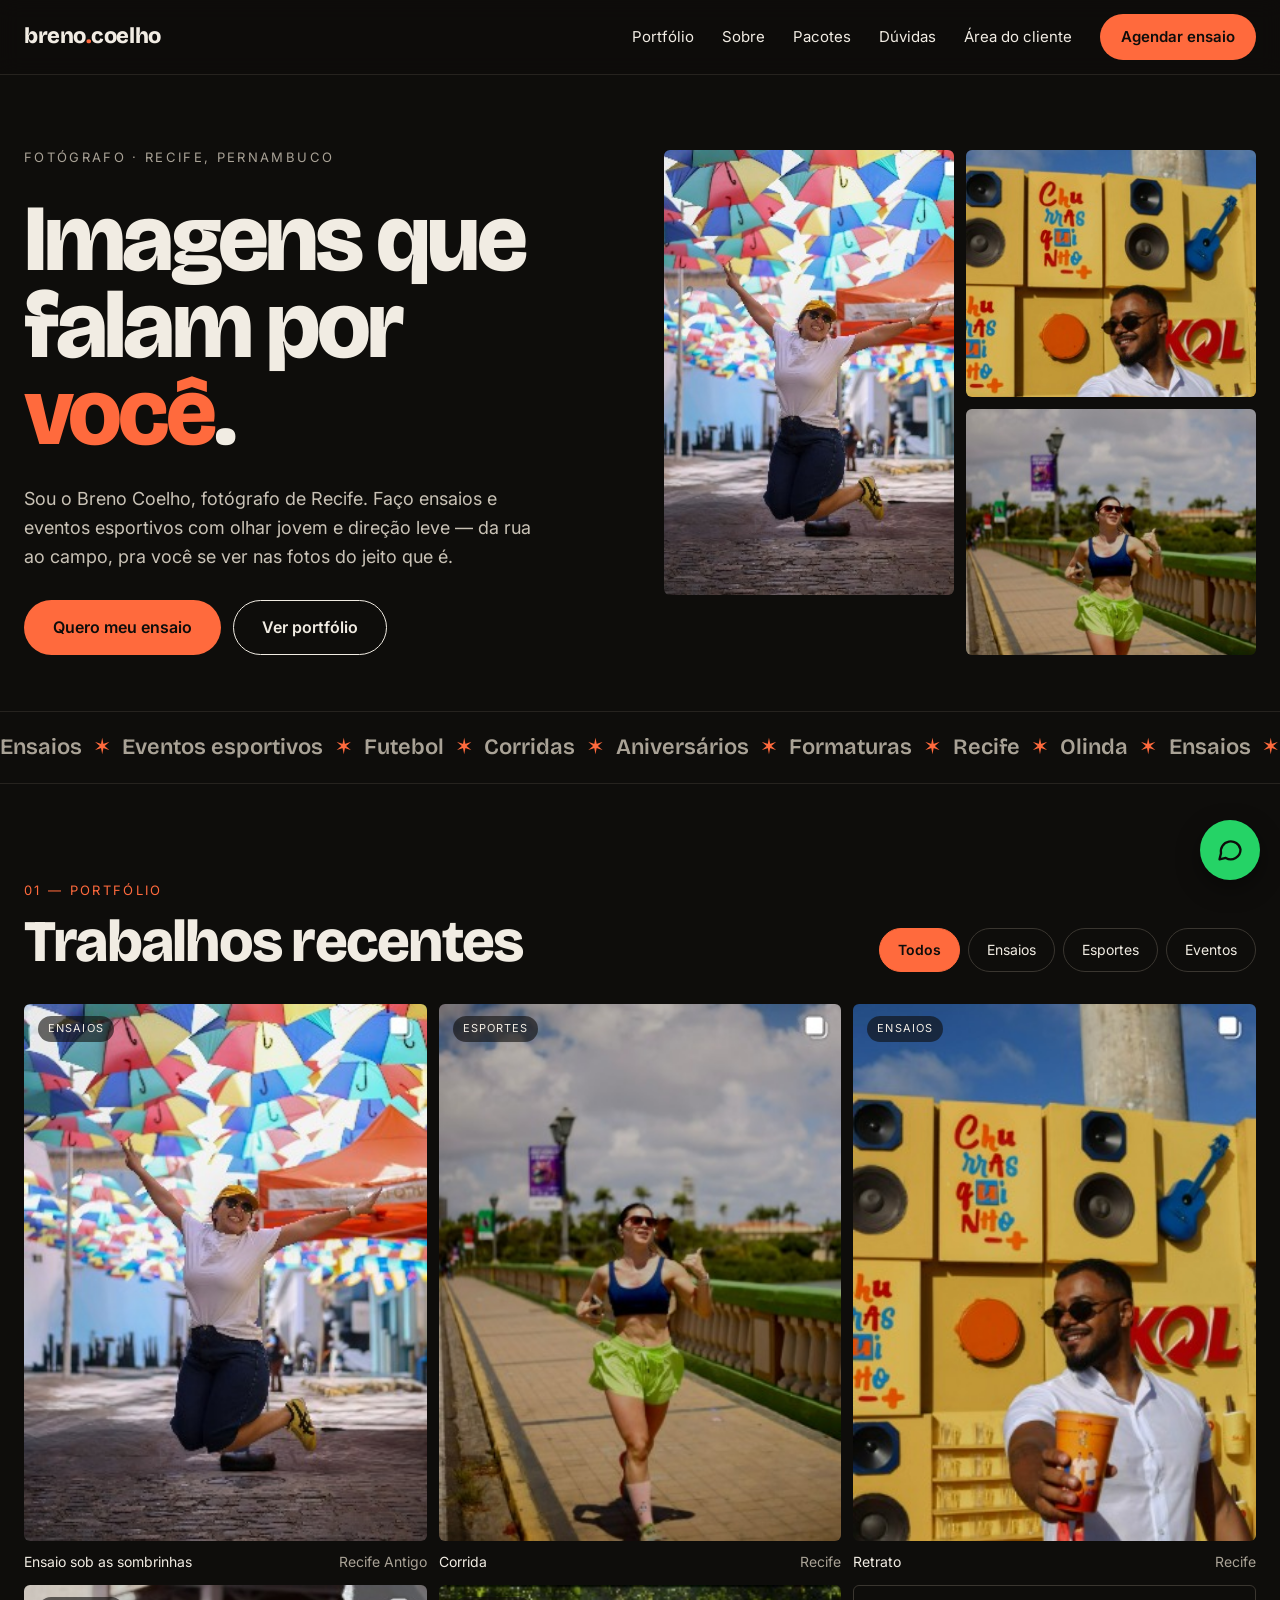
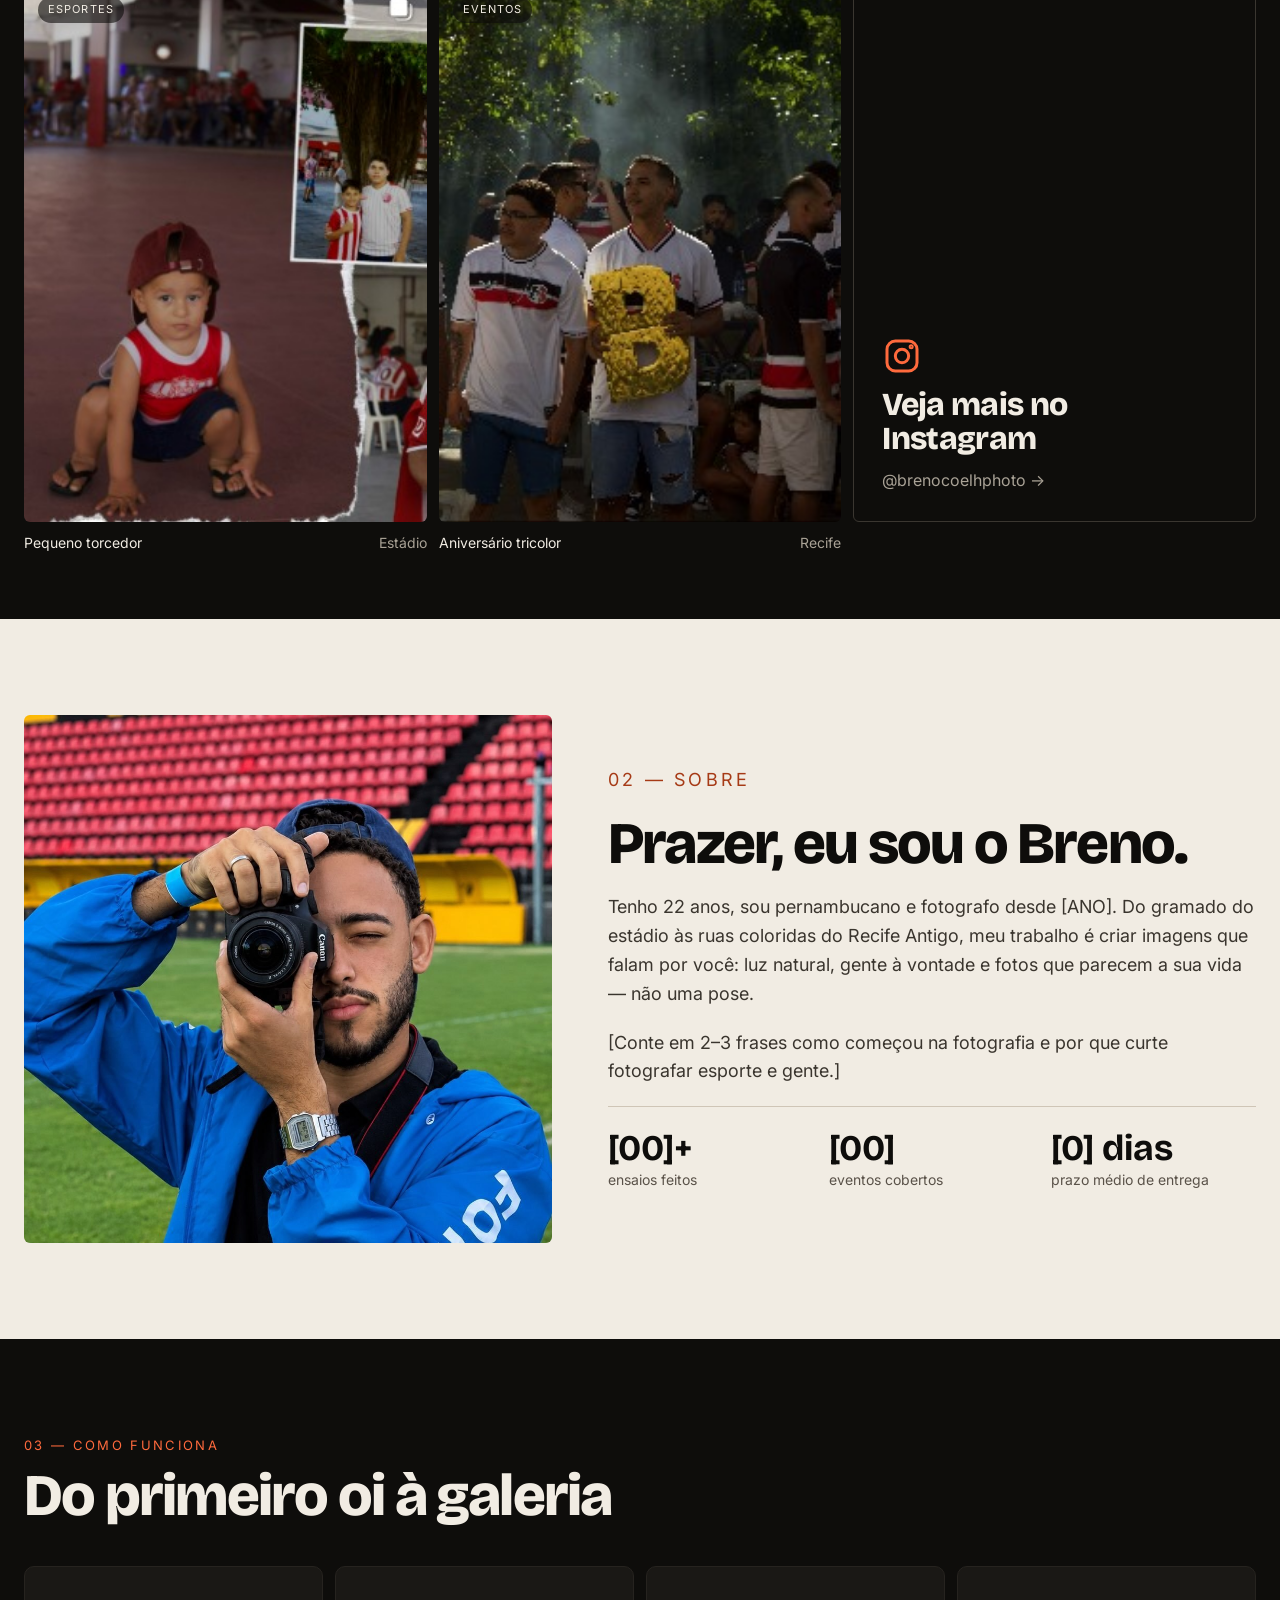
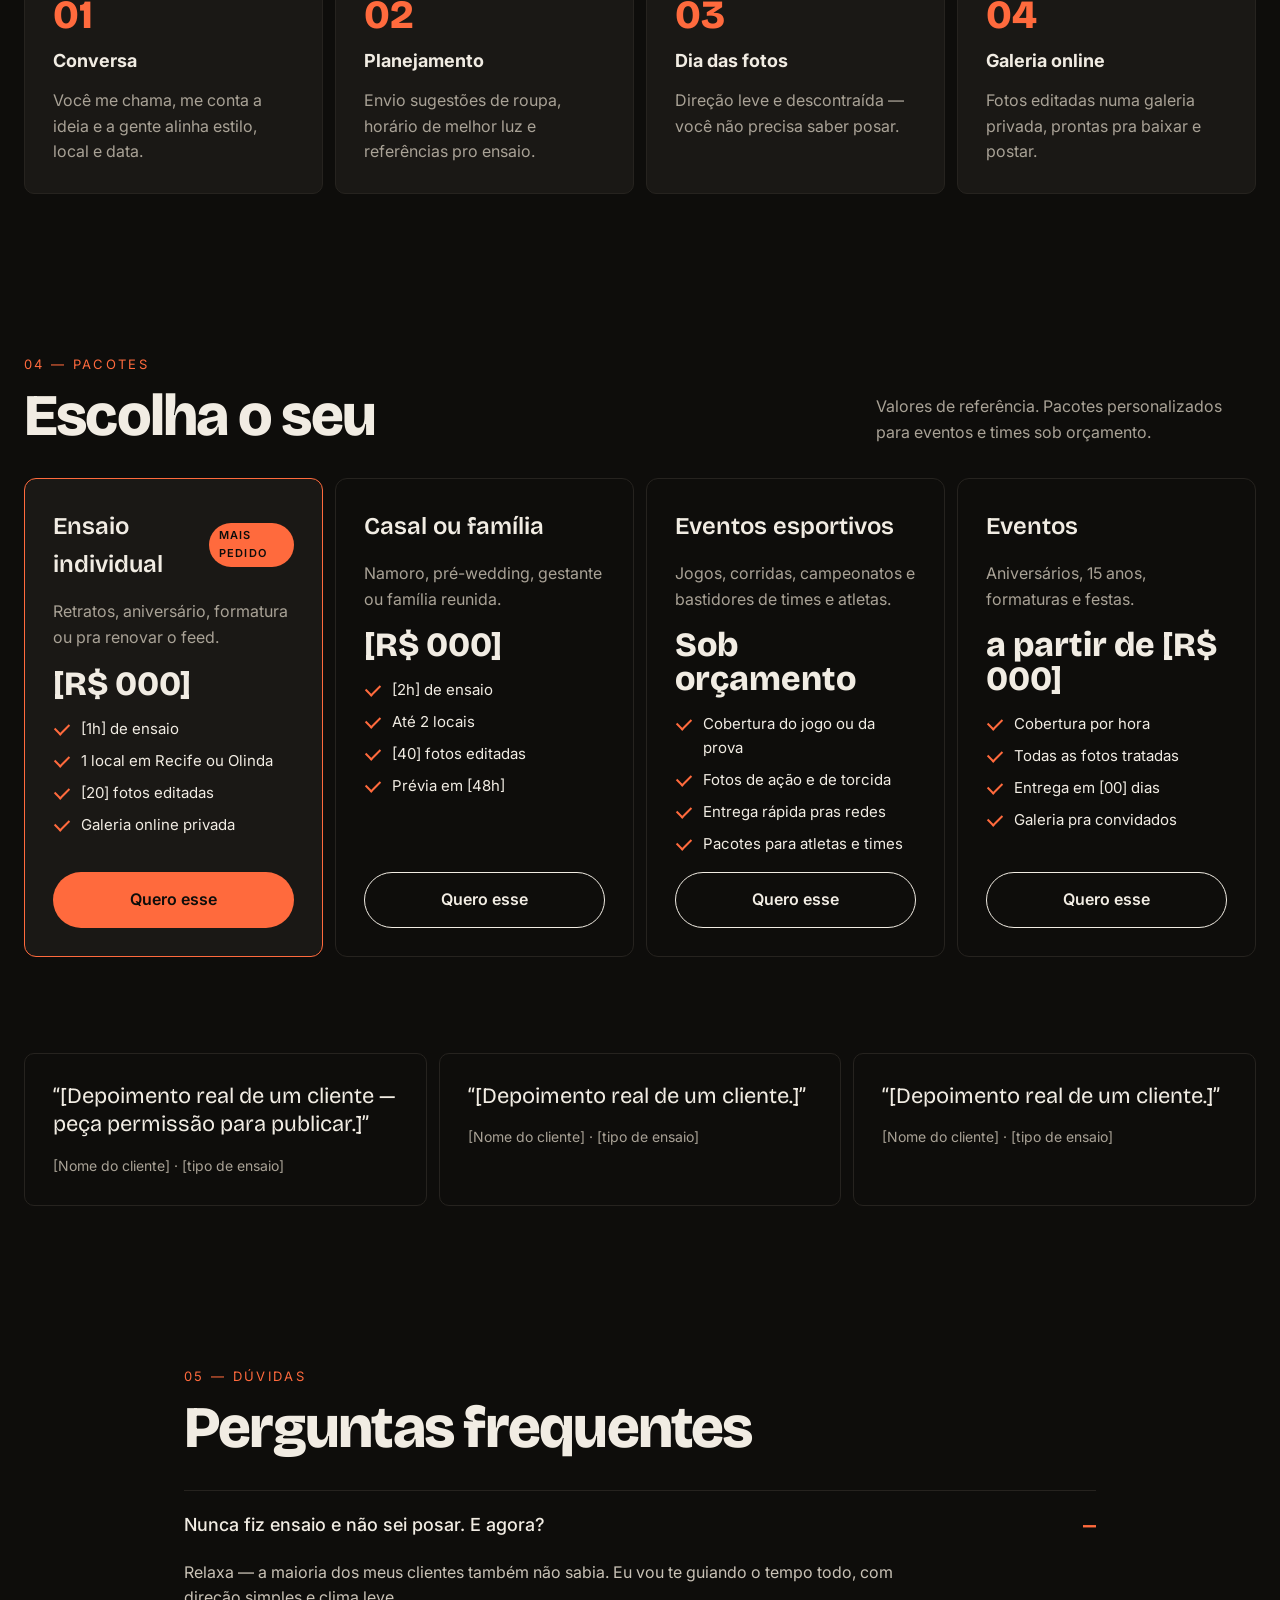
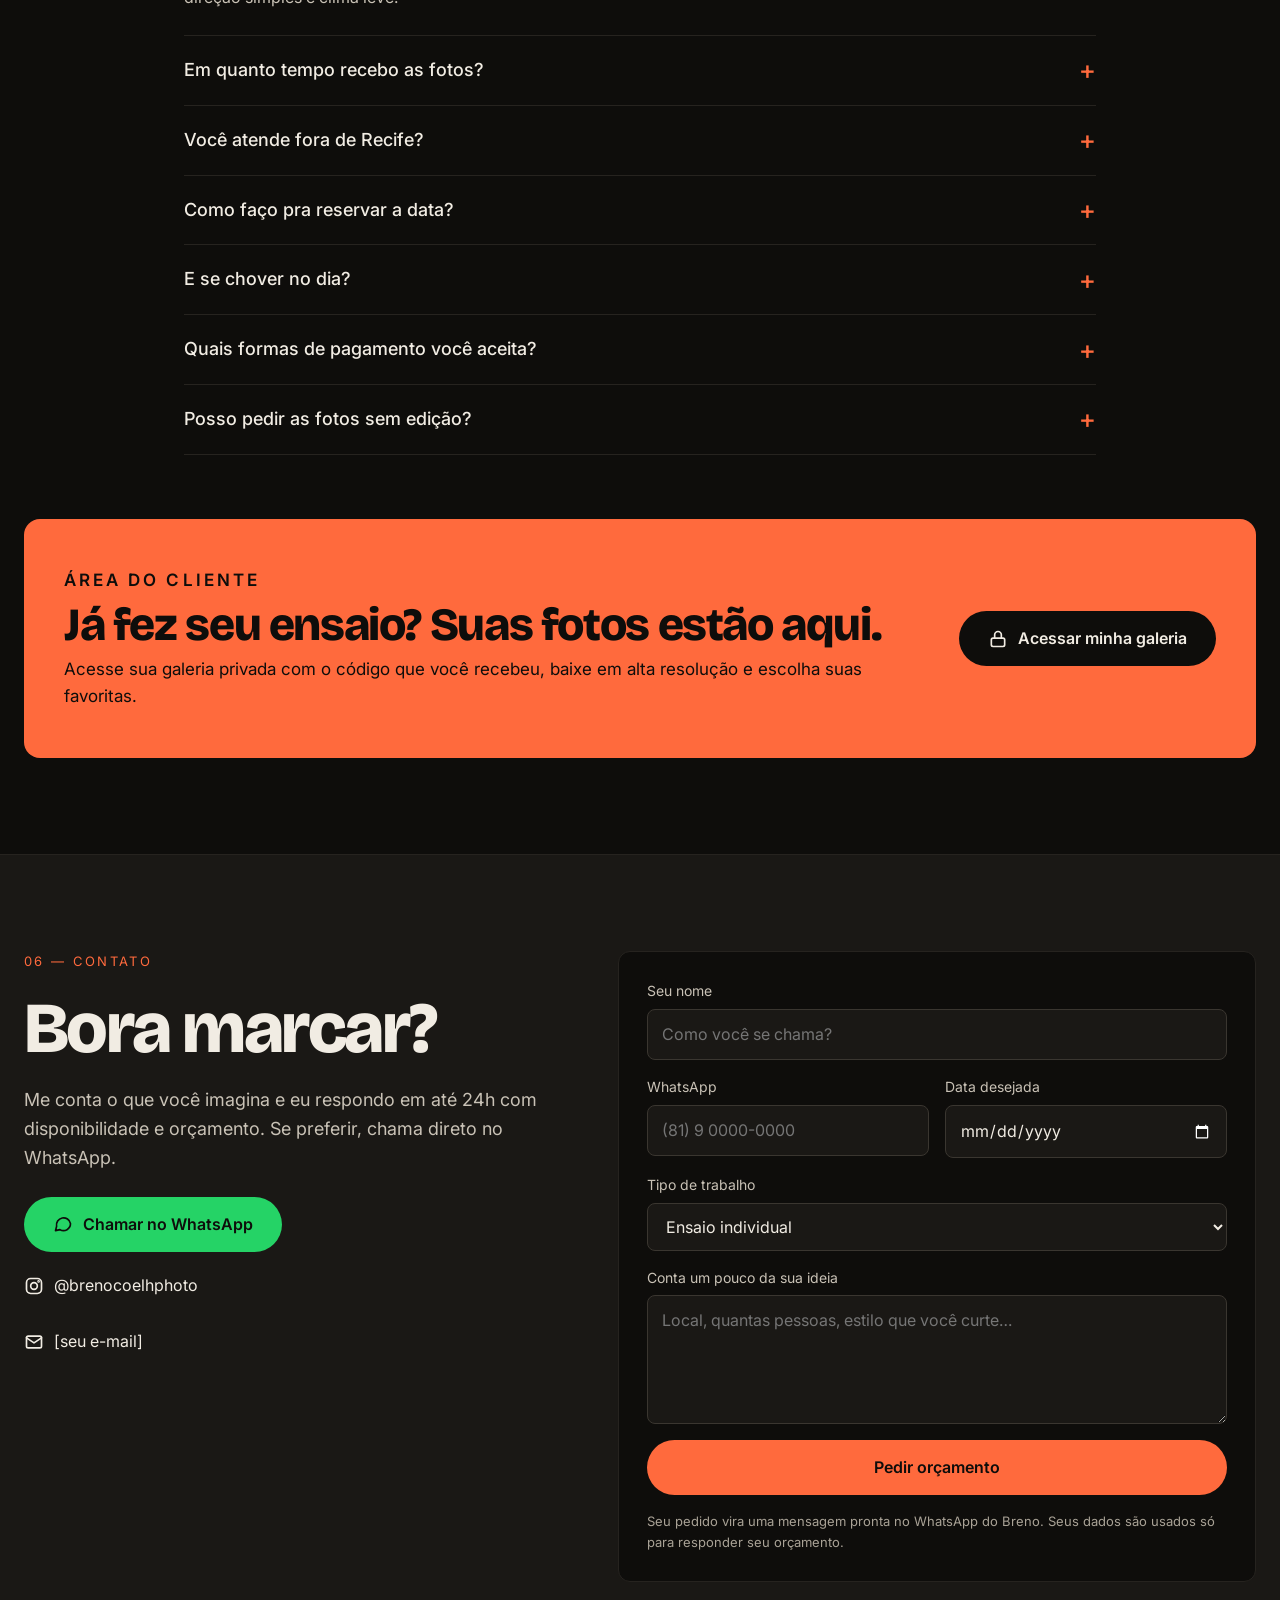
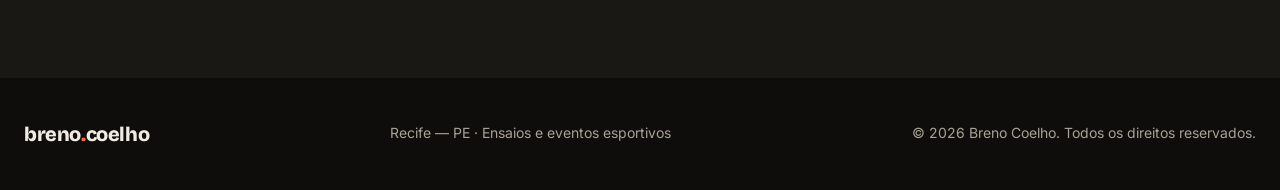
==== index.html @ 86a47411 "Site inicial do Breno Coelho" ====
<!doctype html>
<html lang="pt-BR">
<head>
<meta charset="utf-8">
<meta name="viewport" content="width=device-width, initial-scale=1">
<title>Breno Coelho — Fotógrafo em Recife</title>
<meta name="description" content="Breno Coelho, fotógrafo em Recife/PE. Ensaios e eventos esportivos com olhar jovem e direção leve. Agende pelo WhatsApp.">
<meta property="og:title" content="Breno Coelho — Fotógrafo em Recife">
<meta property="og:description" content="Imagens que falam por você. Ensaios e eventos esportivos em Recife/PE.">
<meta property="og:image" content="img/breno.jpg">
<meta name="theme-color" content="#0E0D0B">
<link rel="preconnect" href="https://fonts.googleapis.com">
<link rel="preconnect" href="https://fonts.gstatic.com" crossorigin>
<link href="https://fonts.googleapis.com/css2?family=Bricolage+Grotesque:opsz,wght@12..96,400;12..96,600;12..96,800&family=Inter:wght@400;500;600&display=swap" rel="stylesheet">
<link rel="stylesheet" href="style.css">
</head>
<body>

<header class="topbar">
  <nav class="nav wrap" aria-label="Principal">
    <a href="#inicio" class="logo">breno<span class="acc">.</span>coelho</a>
    <div class="nav-links">
      <a href="#portfolio" class="hide-sm">Portfólio</a>
      <a href="#sobre" class="hide-sm">Sobre</a>
      <a href="#pacotes" class="hide-sm">Pacotes</a>
      <a href="#duvidas" class="hide-sm">Dúvidas</a>
      <a href="#cliente" class="hide-sm">Área do cliente</a>
      <a href="#contato" class="btn btn-acc btn-sm">Agendar ensaio</a>
      <button type="button" class="menu-btn show-sm" id="menuBtn" aria-expanded="false" aria-controls="mobileMenu" aria-label="Abrir menu">
        <svg aria-hidden="true" width="20" height="20" viewBox="0 0 24 24" fill="none" stroke="currentColor" stroke-width="2" stroke-linecap="round"><path d="M4 7h16M4 12h16M4 17h16"/></svg>
      </button>
    </div>
  </nav>
  <div class="mobile-menu" id="mobileMenu" hidden>
    <a href="#portfolio">Portfólio</a>
    <a href="#sobre">Sobre</a>
    <a href="#pacotes">Pacotes</a>
    <a href="#duvidas">Dúvidas</a>
    <a href="#cliente">Área do cliente</a>
  </div>
</header>

<main>
<!-- HERO -->
<section id="inicio" class="hero wrap">
  <div class="hero-text">
    <p class="eyebrow muted">Fotógrafo · Recife, Pernambuco</p>
    <h1 class="display">Imagens que falam por <span class="acc">você</span>.</h1>
    <p class="lead">Sou o Breno Coelho, fotógrafo de Recife. Faço ensaios e eventos esportivos com olhar jovem e direção leve — da rua ao campo, pra você se ver nas fotos do jeito que é.</p>
    <div class="row">
      <a href="#contato" class="btn btn-acc">Quero meu ensaio</a>
      <a href="#portfolio" class="btn btn-ghost">Ver portfólio</a>
    </div>
  </div>
  <div class="hero-grid">
    <div class="tile tall"><img src="img/sombrinhas.jpg" alt="Mulher pulando de braços abertos sob sombrinhas coloridas no Recife Antigo"></div>
    <div class="tile"><img src="img/retrato.jpg" alt="Homem sorrindo com copo diante de parede amarela com caixas de som" style="object-position:center 35%"></div>
    <div class="tile"><img src="img/corrida.jpg" alt="Mulher correndo em calçadão à beira do rio" style="object-position:center 40%"></div>
  </div>
</section>

<div class="strip" aria-hidden="true">
  <div class="strip-track">
    <span>Ensaios <i>✶</i> Eventos esportivos <i>✶</i> Futebol <i>✶</i> Corridas <i>✶</i> Aniversários <i>✶</i> Formaturas <i>✶</i> Recife <i>✶</i> Olinda <i>✶</i>&nbsp;</span>
    <span>Ensaios <i>✶</i> Eventos esportivos <i>✶</i> Futebol <i>✶</i> Corridas <i>✶</i> Aniversários <i>✶</i> Formaturas <i>✶</i> Recife <i>✶</i> Olinda <i>✶</i>&nbsp;</span>
  </div>
</div>

<!-- PORTFÓLIO -->
<section id="portfolio" class="section wrap">
  <div class="section-head">
    <div>
      <p class="eyebrow acc">01 — Portfólio</p>
      <h2 class="h2">Trabalhos recentes</h2>
    </div>
    <div class="filters" role="group" aria-label="Filtrar portfólio">
      <button type="button" class="chip is-on" data-filter="todos" aria-pressed="true">Todos</button>
      <button type="button" class="chip" data-filter="ensaios" aria-pressed="false">Ensaios</button>
      <button type="button" class="chip" data-filter="esportes" aria-pressed="false">Esportes</button>
      <button type="button" class="chip" data-filter="eventos" aria-pressed="false">Eventos</button>
    </div>
  </div>
  <div class="gallery" id="gallery">
    <figure class="shot" data-cat="ensaios" data-title="Ensaio sob as sombrinhas" data-place="Recife Antigo">
      <button type="button" class="thumb" aria-label="Ampliar foto: Ensaio sob as sombrinhas"><img src="img/sombrinhas.jpg" alt="Mulher pulando de braços abertos sob sombrinhas coloridas" loading="lazy"></button>
      <span class="badge">Ensaios</span>
      <figcaption><span>Ensaio sob as sombrinhas</span><span class="muted">Recife Antigo</span></figcaption>
    </figure>
    <figure class="shot" data-cat="esportes" data-title="Corrida" data-place="Recife">
      <button type="button" class="thumb" aria-label="Ampliar foto: Corrida"><img src="img/corrida.jpg" alt="Mulher correndo em calçadão à beira do rio" loading="lazy"></button>
      <span class="badge">Esportes</span>
      <figcaption><span>Corrida</span><span class="muted">Recife</span></figcaption>
    </figure>
    <figure class="shot" data-cat="ensaios" data-title="Retrato" data-place="Recife">
      <button type="button" class="thumb" aria-label="Ampliar foto: Retrato"><img src="img/retrato.jpg" alt="Homem sorrindo com copo diante de parede amarela com caixas de som" loading="lazy"></button>
      <span class="badge">Ensaios</span>
      <figcaption><span>Retrato</span><span class="muted">Recife</span></figcaption>
    </figure>
    <figure class="shot" data-cat="esportes" data-title="Pequeno torcedor" data-place="Estádio">
      <button type="button" class="thumb" aria-label="Ampliar foto: Pequeno torcedor"><img src="img/torcedor.jpg" alt="Criança de boné vermelho agachada na quadra" loading="lazy"></button>
      <span class="badge">Esportes</span>
      <figcaption><span>Pequeno torcedor</span><span class="muted">Estádio</span></figcaption>
    </figure>
    <figure class="shot" data-cat="eventos" data-title="Aniversário tricolor" data-place="Recife">
      <button type="button" class="thumb" aria-label="Ampliar foto: Aniversário tricolor"><img src="img/aniversario.jpg" alt="Grupo com camisas de time segurando balão de número 8" loading="lazy"></button>
      <span class="badge">Eventos</span>
      <figcaption><span>Aniversário tricolor</span><span class="muted">Recife</span></figcaption>
    </figure>
    <a href="https://www.instagram.com/brenocoelhphoto/" target="_blank" rel="noopener" class="ig-card">
      <svg aria-hidden="true" width="40" height="40" viewBox="0 0 24 24" fill="none" stroke="currentColor" stroke-width="1.8" stroke-linecap="round" stroke-linejoin="round" class="acc"><rect x="3" y="3" width="18" height="18" rx="5"/><circle cx="12" cy="12" r="4"/><circle cx="17.5" cy="6.5" r="0.6"/></svg>
      <strong>Veja mais no Instagram</strong>
      <span class="muted">@brenocoelhphoto →</span>
    </a>
  </div>
</section>

<!-- SOBRE -->
<section id="sobre" class="about">
  <div class="wrap about-inner">
    <div class="about-photo"><img src="img/breno.jpg" alt="Breno Coelho fotografando com sua câmera no gramado de um estádio" loading="lazy"></div>
    <div class="about-text">
      <p class="eyebrow" style="color:#A63A16">02 — Sobre</p>
      <h2 class="h2">Prazer, eu sou o Breno.</h2>
      <p>Tenho 22 anos, sou pernambucano e fotografo desde [ANO]. Do gramado do estádio às ruas coloridas do Recife Antigo, meu trabalho é criar imagens que falam por você: luz natural, gente à vontade e fotos que parecem a sua vida — não uma pose.</p>
      <p>[Conte em 2–3 frases como começou na fotografia e por que curte fotografar esporte e gente.]</p>
      <div class="stats">
        <div><strong>[00]+</strong><span>ensaios feitos</span></div>
        <div><strong>[00]</strong><span>eventos cobertos</span></div>
        <div><strong>[0] dias</strong><span>prazo médio de entrega</span></div>
      </div>
    </div>
  </div>
</section>

<!-- COMO FUNCIONA -->
<section class="section wrap">
  <p class="eyebrow acc">03 — Como funciona</p>
  <h2 class="h2">Do primeiro oi à galeria</h2>
  <ol class="steps">
    <li><span class="step-n">01</span><strong>Conversa</strong><span class="muted">Você me chama, me conta a ideia e a gente alinha estilo, local e data.</span></li>
    <li><span class="step-n">02</span><strong>Planejamento</strong><span class="muted">Envio sugestões de roupa, horário de melhor luz e referências pro ensaio.</span></li>
    <li><span class="step-n">03</span><strong>Dia das fotos</strong><span class="muted">Direção leve e descontraída — você não precisa saber posar.</span></li>
    <li><span class="step-n">04</span><strong>Galeria online</strong><span class="muted">Fotos editadas numa galeria privada, prontas pra baixar e postar.</span></li>
  </ol>
</section>

<!-- PACOTES -->
<section id="pacotes" class="section wrap">
  <div class="section-head">
    <div>
      <p class="eyebrow acc">04 — Pacotes</p>
      <h2 class="h2">Escolha o seu</h2>
    </div>
    <p class="muted" style="max-width:380px;margin:0">Valores de referência. Pacotes personalizados para eventos e times sob orçamento.</p>
  </div>
  <div class="packages">
    <article class="pkg featured">
      <div class="pkg-top"><h3>Ensaio individual</h3><span class="tag">Mais pedido</span></div>
      <p class="muted">Retratos, aniversário, formatura ou pra renovar o feed.</p>
      <p class="price">[R$ 000]</p>
      <ul><li>[1h] de ensaio</li><li>1 local em Recife ou Olinda</li><li>[20] fotos editadas</li><li>Galeria online privada</li></ul>
      <a href="#contato" class="btn btn-acc" data-service="Ensaio individual">Quero esse</a>
    </article>
    <article class="pkg">
      <div class="pkg-top"><h3>Casal ou família</h3></div>
      <p class="muted">Namoro, pré-wedding, gestante ou família reunida.</p>
      <p class="price">[R$ 000]</p>
      <ul><li>[2h] de ensaio</li><li>Até 2 locais</li><li>[40] fotos editadas</li><li>Prévia em [48h]</li></ul>
      <a href="#contato" class="btn btn-ghost" data-service="Casal ou família">Quero esse</a>
    </article>
    <article class="pkg">
      <div class="pkg-top"><h3>Eventos esportivos</h3></div>
      <p class="muted">Jogos, corridas, campeonatos e bastidores de times e atletas.</p>
      <p class="price">Sob orçamento</p>
      <ul><li>Cobertura do jogo ou da prova</li><li>Fotos de ação e de torcida</li><li>Entrega rápida pras redes</li><li>Pacotes para atletas e times</li></ul>
      <a href="#contato" class="btn btn-ghost" data-service="Eventos esportivos">Quero esse</a>
    </article>
    <article class="pkg">
      <div class="pkg-top"><h3>Eventos</h3></div>
      <p class="muted">Aniversários, 15 anos, formaturas e festas.</p>
      <p class="price">a partir de [R$ 000]</p>
      <ul><li>Cobertura por hora</li><li>Todas as fotos tratadas</li><li>Entrega em [00] dias</li><li>Galeria pra convidados</li></ul>
      <a href="#contato" class="btn btn-ghost" data-service="Eventos">Quero esse</a>
    </article>
  </div>
</section>

<!-- DEPOIMENTOS -->
<section class="wrap quotes">
  <blockquote><p>“[Depoimento real de um cliente — peça permissão para publicar.]”</p><footer>[Nome do cliente] · [tipo de ensaio]</footer></blockquote>
  <blockquote><p>“[Depoimento real de um cliente.]”</p><footer>[Nome do cliente] · [tipo de ensaio]</footer></blockquote>
  <blockquote><p>“[Depoimento real de um cliente.]”</p><footer>[Nome do cliente] · [tipo de ensaio]</footer></blockquote>
</section>

<!-- FAQ -->
<section id="duvidas" class="section wrap narrow">
  <p class="eyebrow acc">05 — Dúvidas</p>
  <h2 class="h2">Perguntas frequentes</h2>
  <div class="faq">
    <details open><summary>Nunca fiz ensaio e não sei posar. E agora?</summary><p>Relaxa — a maioria dos meus clientes também não sabia. Eu vou te guiando o tempo todo, com direção simples e clima leve.</p></details>
    <details><summary>Em quanto tempo recebo as fotos?</summary><p>Ensaios em até [00] dias e eventos em até [00] dias, numa galeria online privada. Uma prévia chega antes.</p></details>
    <details><summary>Você atende fora de Recife?</summary><p>Sim! Olinda, Região Metropolitana e litoral (Porto de Galinhas, Carneiros…). Para outras cidades, a taxa de deslocamento é combinada no orçamento.</p></details>
    <details><summary>Como faço pra reservar a data?</summary><p>A data é garantida com um sinal de [00]% via Pix, e o restante é pago no dia do ensaio ou evento.</p></details>
    <details><summary>E se chover no dia?</summary><p>A gente remarca sem custo para outra data disponível, ou adapta para um local coberto se você preferir.</p></details>
    <details><summary>Quais formas de pagamento você aceita?</summary><p>Pix, transferência e cartão [em até 0x]. Tudo fica registrado num contrato simples enviado antes do ensaio.</p></details>
    <details><summary>Posso pedir as fotos sem edição?</summary><p>Entrego apenas as fotos selecionadas e tratadas — é o que garante a qualidade do trabalho. Fotos extras podem ser adicionadas ao pacote.</p></details>
  </div>
</section>

<!-- ÁREA DO CLIENTE -->
<section id="cliente" class="wrap" style="padding-bottom:96px">
  <div class="client">
    <div>
      <p class="eyebrow" style="font-weight:600">Área do cliente</p>
      <h2 class="h3">Já fez seu ensaio? Suas fotos estão aqui.</h2>
      <p>Acesse sua galeria privada com o código que você recebeu, baixe em alta resolução e escolha suas favoritas.</p>
    </div>
    <a href="#" class="btn btn-dark" id="galleryLink">
      <svg aria-hidden="true" width="20" height="20" viewBox="0 0 24 24" fill="none" stroke="currentColor" stroke-width="2" stroke-linecap="round" stroke-linejoin="round"><rect x="4" y="11" width="16" height="10" rx="2"/><path d="M8 11V7a4 4 0 0 1 8 0v4"/></svg>
      Acessar minha galeria
    </a>
  </div>
</section>

<!-- CONTATO -->
<section id="contato" class="contact">
  <div class="wrap contact-inner">
    <div class="contact-text">
      <p class="eyebrow acc">06 — Contato</p>
      <h2 class="display" style="font-size:clamp(40px,5.6vw,80px)">Bora marcar?</h2>
      <p class="lead">Me conta o que você imagina e eu respondo em até 24h com disponibilidade e orçamento. Se preferir, chama direto no WhatsApp.</p>
      <div class="contact-links">
        <a href="#" class="btn btn-wa js-wa">
          <svg aria-hidden="true" width="20" height="20" viewBox="0 0 24 24" fill="none" stroke="currentColor" stroke-width="2" stroke-linecap="round" stroke-linejoin="round"><path d="M21 11.5a8.4 8.4 0 0 1-12.6 7.3L3 20l1.3-5.2A8.4 8.4 0 1 1 21 11.5z"/></svg>
          Chamar no WhatsApp
        </a>
        <a href="https://www.instagram.com/brenocoelhphoto/" target="_blank" rel="noopener" class="icon-link">
          <svg aria-hidden="true" width="20" height="20" viewBox="0 0 24 24" fill="none" stroke="currentColor" stroke-width="2" stroke-linecap="round" stroke-linejoin="round"><rect x="3" y="3" width="18" height="18" rx="5"/><circle cx="12" cy="12" r="4"/><circle cx="17.5" cy="6.5" r="0.6"/></svg>
          @brenocoelhphoto
        </a>
        <a href="mailto:[email]" class="icon-link">
          <svg aria-hidden="true" width="20" height="20" viewBox="0 0 24 24" fill="none" stroke="currentColor" stroke-width="2" stroke-linecap="round" stroke-linejoin="round"><rect x="3" y="5" width="18" height="14" rx="2"/><path d="m3 7 9 6 9-6"/></svg>
          [seu e-mail]
        </a>
      </div>
    </div>

    <div class="contact-form">
      <form id="quoteForm" novalidate>
        <div class="field span2"><label for="f-nome">Seu nome</label><input id="f-nome" name="nome" required type="text" autocomplete="name" placeholder="Como você se chama?"></div>
        <div class="field"><label for="f-whats">WhatsApp</label><input id="f-whats" name="whats" required type="tel" autocomplete="tel" placeholder="(81) 9 0000-0000"></div>
        <div class="field"><label for="f-data">Data desejada</label><input id="f-data" name="data" type="date"></div>
        <div class="field span2"><label for="f-tipo">Tipo de trabalho</label>
          <select id="f-tipo" name="tipo">
            <option>Ensaio individual</option><option>Casal ou família</option><option>Eventos esportivos</option><option>Eventos</option><option>Outro</option>
          </select>
        </div>
        <div class="field span2"><label for="f-msg">Conta um pouco da sua ideia</label><textarea id="f-msg" name="msg" rows="4" placeholder="Local, quantas pessoas, estilo que você curte…"></textarea></div>
        <p class="form-error span2" id="formError" role="alert" hidden>Preencha seu nome e WhatsApp pra continuar.</p>
        <button type="submit" class="btn btn-acc span2">Pedir orçamento</button>
        <p class="small muted span2">Seu pedido vira uma mensagem pronta no WhatsApp do Breno. Seus dados são usados só para responder seu orçamento.</p>
      </form>
      <div class="sent" id="sentBox" role="status" hidden>
        <span class="sent-title">Quase lá!</span>
        <p>Sua mensagem para <strong id="sentService">—</strong> está pronta. É só tocar no botão e enviar — o Breno responde em até 24h com datas e valores.</p>
        <a href="#" target="_blank" rel="noopener" class="btn btn-wa" id="sentWa">Enviar no WhatsApp</a>
        <button type="button" class="btn btn-ghost" id="resetForm">Enviar outro pedido</button>
      </div>
    </div>
  </div>
</section>
</main>

<footer class="footer wrap">
  <span class="logo" style="font-size:20px">breno<span class="acc">.</span>coelho</span>
  <span>Recife — PE · Ensaios e eventos esportivos</span>
  <span>© <span id="year">2026</span> Breno Coelho. Todos os direitos reservados.</span>
</footer>

<a href="#" class="wa-float js-wa" aria-label="Falar com o Breno no WhatsApp">
  <svg aria-hidden="true" width="28" height="28" viewBox="0 0 24 24" fill="none" stroke="currentColor" stroke-width="2" stroke-linecap="round" stroke-linejoin="round"><path d="M21 11.5a8.4 8.4 0 0 1-12.6 7.3L3 20l1.3-5.2A8.4 8.4 0 1 1 21 11.5z"/></svg>
</a>

<div class="lightbox" id="lightbox" role="dialog" aria-modal="true" aria-label="Foto ampliada" hidden>
  <button type="button" class="lb-btn lb-close" id="lbClose" aria-label="Fechar"><svg aria-hidden="true" width="20" height="20" viewBox="0 0 24 24" fill="none" stroke="currentColor" stroke-width="2" stroke-linecap="round"><path d="M6 6l12 12M18 6 6 18"/></svg></button>
  <div class="lb-row">
    <button type="button" class="lb-btn" id="lbPrev" aria-label="Foto anterior"><svg aria-hidden="true" width="20" height="20" viewBox="0 0 24 24" fill="none" stroke="currentColor" stroke-width="2" stroke-linecap="round" stroke-linejoin="round"><path d="m15 18-6-6 6-6"/></svg></button>
    <img id="lbImg" src="" alt="">
    <button type="button" class="lb-btn" id="lbNext" aria-label="Próxima foto"><svg aria-hidden="true" width="20" height="20" viewBox="0 0 24 24" fill="none" stroke="currentColor" stroke-width="2" stroke-linecap="round" stroke-linejoin="round"><path d="m9 18 6-6-6-6"/></svg></button>
  </div>
  <p class="lb-caption" id="lbCaption"></p>
</div>

<script src="script.js"></script>
</body>
</html>
---- style.css ----
:root{
  --bg:#0E0D0B; --surface:#1A1815; --line:#26231F; --line2:#3A3630;
  --text:#F1ECE3; --soft:#C9C2B6; --muted:#A9A296;
  --acc:#FF6A3D; --wa:#25D366;
  --display:'Bricolage Grotesque', system-ui, sans-serif;
  --body:Inter, system-ui, sans-serif;
}
*{box-sizing:border-box}
html{scroll-behavior:smooth;scroll-padding-top:80px}
body{margin:0;background:var(--bg);color:var(--text);font-family:var(--body);font-size:16px;line-height:1.6;-webkit-font-smoothing:antialiased}
img{max-width:100%;display:block}
a{color:var(--text)}
a:hover{color:var(--acc)}
.wrap{max-width:1280px;margin:0 auto;padding-left:24px;padding-right:24px}
.narrow{max-width:960px}
.acc{color:var(--acc)}
.muted{color:var(--muted)}
.small{font-size:13px}
.row{display:flex;flex-wrap:wrap;gap:12px}
.eyebrow{margin:0;font-size:13px;letter-spacing:.18em;text-transform:uppercase}
.display{margin:0;font-family:var(--display);font-weight:800;font-size:clamp(48px,7.4vw,112px);line-height:.92;letter-spacing:-.035em}
.h2{margin:12px 0 0;font-family:var(--display);font-weight:800;font-size:clamp(36px,4.6vw,64px);line-height:1;letter-spacing:-.03em}
.h3{margin:8px 0;font-family:var(--display);font-weight:800;font-size:clamp(30px,3.6vw,48px);line-height:1;letter-spacing:-.03em}
.lead{margin:0;max-width:520px;font-size:18px;color:var(--soft)}

/* Buttons */
.btn{display:inline-flex;align-items:center;justify-content:center;gap:10px;min-height:52px;padding:14px 28px;border-radius:999px;font:inherit;font-weight:600;text-decoration:none;cursor:pointer;border:1px solid transparent;transition:filter .2s,background .2s,color .2s}
.btn-sm{min-height:44px;padding:10px 20px}
.btn-acc{background:var(--acc);color:var(--bg)}
.btn-acc:hover{color:var(--bg);filter:brightness(1.08)}
.btn-ghost{background:none;border-color:var(--text);color:var(--text)}
.btn-ghost:hover{background:var(--text);color:var(--bg)}
.btn-wa{background:var(--wa);color:var(--bg)}
.btn-wa:hover{color:var(--bg);filter:brightness(1.08)}
.btn-dark{background:var(--bg);color:var(--text)}
.btn-dark:hover{color:var(--acc)}
:focus-visible{outline:2px solid var(--acc);outline-offset:3px}

/* Nav */
.topbar{position:sticky;top:0;z-index:10;background:rgba(14,13,11,.92);backdrop-filter:blur(10px);border-bottom:1px solid var(--line)}
.nav{display:flex;align-items:center;justify-content:space-between;gap:16px;padding-top:14px;padding-bottom:14px}
.logo{font-family:var(--display);font-weight:800;font-size:22px;letter-spacing:-.02em;text-decoration:none;color:var(--text)}
.nav-links{display:flex;align-items:center;gap:28px;font-size:15px}
.nav-links a:not(.btn){text-decoration:none}
.menu-btn{width:44px;height:44px;align-items:center;justify-content:center;background:none;border:1px solid var(--line2);border-radius:999px;color:var(--text);cursor:pointer}
.mobile-menu{border-top:1px solid var(--line);padding:8px 24px 20px;display:flex;flex-direction:column}
.mobile-menu[hidden]{display:none}
.mobile-menu a{padding:14px 0;font-size:18px;text-decoration:none;border-bottom:1px solid var(--line)}
.mobile-menu a:last-child{border-bottom:0}
.show-sm{display:none}

/* Hero */
.hero{display:flex;flex-wrap:wrap;gap:48px;align-items:flex-end;padding-top:72px;padding-bottom:56px}
.hero-text{flex:1 1 460px;min-width:0;display:flex;flex-direction:column;gap:28px}
.hero-grid{flex:1 1 460px;min-width:0;display:grid;grid-template-columns:repeat(2,minmax(0,1fr));gap:12px}
.tile{border-radius:6px;overflow:hidden;aspect-ratio:4/3.4;background:var(--surface)}
.tile.tall{grid-row:span 2;aspect-ratio:3/4.6}
.tile img{width:100%;height:100%;object-fit:cover;transition:transform .6s ease}
.tile:hover img{transform:scale(1.03)}

/* Strip */
.strip{border-top:1px solid var(--line);border-bottom:1px solid var(--line);overflow:hidden;padding:18px 0;font-family:var(--display);font-weight:600;font-size:22px;color:var(--muted);white-space:nowrap}
.strip-track{display:inline-flex;animation:marquee 40s linear infinite}
.strip i{font-style:normal;color:var(--acc);margin:0 6px}
@keyframes marquee{to{transform:translateX(-50%)}}
@media (prefers-reduced-motion:reduce){.strip-track{animation:none}html{scroll-behavior:auto}}

/* Sections */
.section{padding-top:96px;padding-bottom:64px}
.section-head{display:flex;flex-wrap:wrap;justify-content:space-between;align-items:flex-end;gap:24px;margin-bottom:32px}

/* Portfolio */
.filters{display:flex;flex-wrap:wrap;gap:8px}
.chip{min-height:44px;padding:10px 18px;border-radius:999px;font:inherit;font-size:14px;cursor:pointer;border:1px solid var(--line2);background:transparent;color:var(--text)}
.chip.is-on{background:var(--acc);border-color:var(--acc);color:var(--bg);font-weight:600}
.gallery{display:grid;grid-template-columns:repeat(auto-fill,minmax(300px,1fr));gap:12px}
.shot{margin:0;position:relative;display:flex;flex-direction:column;gap:10px}
.shot[hidden]{display:none}
.thumb{all:unset;display:block;aspect-ratio:3/4;border-radius:6px;overflow:hidden;background:var(--surface);cursor:zoom-in}
.thumb:focus-visible{outline:2px solid var(--acc);outline-offset:3px}
.thumb img{width:100%;height:100%;object-fit:cover;transition:transform .6s ease}
.thumb:hover img{transform:scale(1.03)}
.badge{position:absolute;left:14px;top:12px;font-size:11px;letter-spacing:.1em;text-transform:uppercase;background:rgba(14,13,11,.6);padding:4px 10px;border-radius:999px;pointer-events:none}
.shot figcaption{display:flex;justify-content:space-between;gap:12px;font-size:14px}
.ig-card{aspect-ratio:3/4;border:1px solid var(--line2);border-radius:6px;display:flex;flex-direction:column;justify-content:flex-end;gap:12px;padding:28px;text-decoration:none}
.ig-card strong{font-family:var(--display);font-weight:800;font-size:32px;line-height:1.05;letter-spacing:-.02em}
.ig-card:hover{border-color:var(--acc);color:var(--text)}

/* About */
.about{background:var(--text);color:var(--bg)}
.about-inner{display:flex;flex-wrap:wrap;gap:56px;align-items:center;padding-top:96px;padding-bottom:96px}
.about-photo{flex:1 1 360px;min-width:0;aspect-ratio:1/1;border-radius:6px;overflow:hidden}
.about-photo img{width:100%;height:100%;object-fit:cover}
.about-text{flex:1 1 480px;min-width:0;display:flex;flex-direction:column;gap:20px}
.about-text p{margin:0;font-size:18px;color:#3A352E}
.about-text .h2{margin:0}
.stats{display:grid;grid-template-columns:repeat(3,minmax(0,1fr));gap:16px;border-top:1px solid #CFC5B6;padding-top:24px}
.stats div{display:flex;flex-direction:column;gap:2px}
.stats strong{font-family:var(--display);font-size:36px;line-height:1}
.stats span{font-size:14px;color:#5A5249}

/* Steps */
.steps{margin:40px 0 0;padding:0;list-style:none;display:grid;grid-template-columns:repeat(auto-fit,minmax(240px,1fr));gap:12px}
.steps li{background:var(--surface);border:1px solid var(--line);border-radius:10px;padding:28px;display:flex;flex-direction:column;gap:12px}
.step-n{font-family:var(--display);font-weight:800;font-size:40px;line-height:1;color:var(--acc)}
.steps strong{font-size:18px}

/* Packages */
.packages{display:grid;grid-template-columns:repeat(auto-fit,minmax(270px,1fr));gap:12px}
.pkg{border:1px solid var(--line);border-radius:12px;padding:28px;display:flex;flex-direction:column;gap:16px}
.pkg.featured{background:var(--surface);border-color:var(--acc)}
.pkg-top{display:flex;justify-content:space-between;align-items:center;gap:8px}
.pkg h3{margin:0;font-family:var(--display);font-weight:600;font-size:24px}
.pkg p{margin:0}
.tag{font-size:11px;letter-spacing:.1em;text-transform:uppercase;background:var(--acc);color:var(--bg);padding:4px 10px;border-radius:999px;font-weight:600}
.price{font-family:var(--display);font-weight:800;font-size:34px;line-height:1}
.pkg ul{margin:0;padding:0;list-style:none;display:flex;flex-direction:column;gap:8px;font-size:15px;flex-grow:1}
.pkg li{padding-left:28px;position:relative}
.pkg li::before{content:"";position:absolute;left:2px;top:6px;width:12px;height:7px;border-left:2.4px solid var(--acc);border-bottom:2.4px solid var(--acc);transform:rotate(-45deg)}
.pkg .btn{min-height:48px}

/* Quotes */
.quotes{display:grid;grid-template-columns:repeat(auto-fit,minmax(300px,1fr));gap:12px;padding-top:32px;padding-bottom:64px}
.quotes blockquote{margin:0;border:1px solid var(--line);border-radius:10px;padding:28px;display:flex;flex-direction:column;gap:16px}
.quotes p{margin:0;font-family:var(--display);font-size:22px;line-height:1.3}
.quotes footer{font-size:14px;color:var(--muted)}

/* FAQ */
.faq{margin-top:32px;border-top:1px solid var(--line)}
.faq details{border-bottom:1px solid var(--line)}
.faq summary{list-style:none;cursor:pointer;min-height:64px;padding:20px 0;display:flex;justify-content:space-between;align-items:center;gap:16px;font-size:18px;font-weight:500}
.faq summary::-webkit-details-marker{display:none}
.faq summary::after{content:"+";font-size:26px;color:var(--acc);line-height:1}
.faq details[open] summary::after{content:"–"}
.faq details p{margin:0;padding:0 0 24px;color:var(--soft);max-width:720px}

/* Client area */
.client{background:var(--acc);color:var(--bg);border-radius:16px;padding:48px 40px;display:flex;flex-wrap:wrap;justify-content:space-between;align-items:center;gap:28px}
.client > div{flex:1 1 420px;min-width:0}
.client p{margin:0;font-size:17px}

/* Contact */
.contact{background:var(--surface);border-top:1px solid var(--line)}
.contact-inner{display:flex;flex-wrap:wrap;gap:56px;padding-top:96px;padding-bottom:96px}
.contact-text{flex:1 1 380px;min-width:0;display:flex;flex-direction:column;gap:24px}
.contact-links{display:flex;flex-direction:column;align-items:flex-start;gap:12px}
.icon-link{display:inline-flex;align-items:center;gap:10px;min-height:44px;text-decoration:none}
.contact-form{flex:1 1 480px;min-width:0}
#quoteForm{display:grid;grid-template-columns:repeat(2,minmax(0,1fr));gap:16px;background:var(--bg);border:1px solid var(--line);border-radius:12px;padding:28px}
#quoteForm[hidden]{display:none}
.span2{grid-column:span 2}
.field{display:flex;flex-direction:column;gap:6px;min-width:0}
.field label{font-size:14px;color:var(--soft)}
.field input,.field select,.field textarea{min-height:48px;width:100%;background:var(--surface);border:1px solid var(--line2);border-radius:8px;color:var(--text);font:inherit;padding:12px 14px;color-scheme:dark}
.field textarea{resize:vertical}
.field input:focus,.field select:focus,.field textarea:focus{outline:2px solid var(--acc);outline-offset:2px}
.field .invalid{border-color:#FF8A80}
.form-error{margin:0;color:#FF8A80;font-size:14px}
.form-error[hidden]{display:none}
#quoteForm .small{margin:0}
.sent{background:var(--bg);border:1px solid var(--line);border-radius:12px;padding:40px;display:flex;flex-direction:column;align-items:flex-start;gap:16px}
.sent[hidden]{display:none}
.sent p{margin:0;color:var(--soft);font-size:18px}
.sent strong{color:var(--text)}
.sent-title{font-family:var(--display);font-weight:800;font-size:40px;color:var(--acc);line-height:1}

/* Footer */
.footer{display:flex;flex-wrap:wrap;justify-content:space-between;align-items:center;gap:16px;padding-top:40px;padding-bottom:40px;font-size:14px;color:var(--muted)}

/* Floating WhatsApp */
.wa-float{position:fixed;right:20px;bottom:20px;z-index:20;width:60px;height:60px;border-radius:999px;background:var(--wa);color:var(--bg);display:flex;align-items:center;justify-content:center;box-shadow:0 8px 24px rgba(0,0,0,.4);transition:transform .2s}
.wa-float:hover{color:var(--bg);transform:scale(1.06)}

/* Lightbox */
.lightbox{position:fixed;inset:0;z-index:50;background:rgba(8,7,6,.95);display:flex;flex-direction:column;align-items:center;justify-content:center;gap:16px;padding:24px}
.lightbox[hidden]{display:none}
.lb-row{display:flex;align-items:center;gap:16px;max-width:100%}
#lbImg{max-width:min(80vw,900px);max-height:78vh;object-fit:contain;border-radius:4px}
.lb-btn{flex-shrink:0;width:48px;height:48px;border-radius:999px;border:1px solid var(--text);background:none;color:var(--text);cursor:pointer;display:flex;align-items:center;justify-content:center}
.lb-btn:hover{background:var(--text);color:var(--bg)}
.lb-close{position:absolute;top:20px;right:20px}
.lb-caption{margin:0;font-size:15px}

@media (max-width:720px){
  .hide-sm{display:none}
  .show-sm{display:inline-flex}
  .nav-links{gap:12px}
  .hero{padding-top:40px}
  .section{padding-top:72px}
  #quoteForm{grid-template-columns:1fr;padding:20px}
  .span2{grid-column:auto}
  .client{padding:32px 24px}
  .stats strong{font-size:28px}
  .lb-row{gap:8px}
  #lbImg{max-width:calc(100vw - 130px)}
}
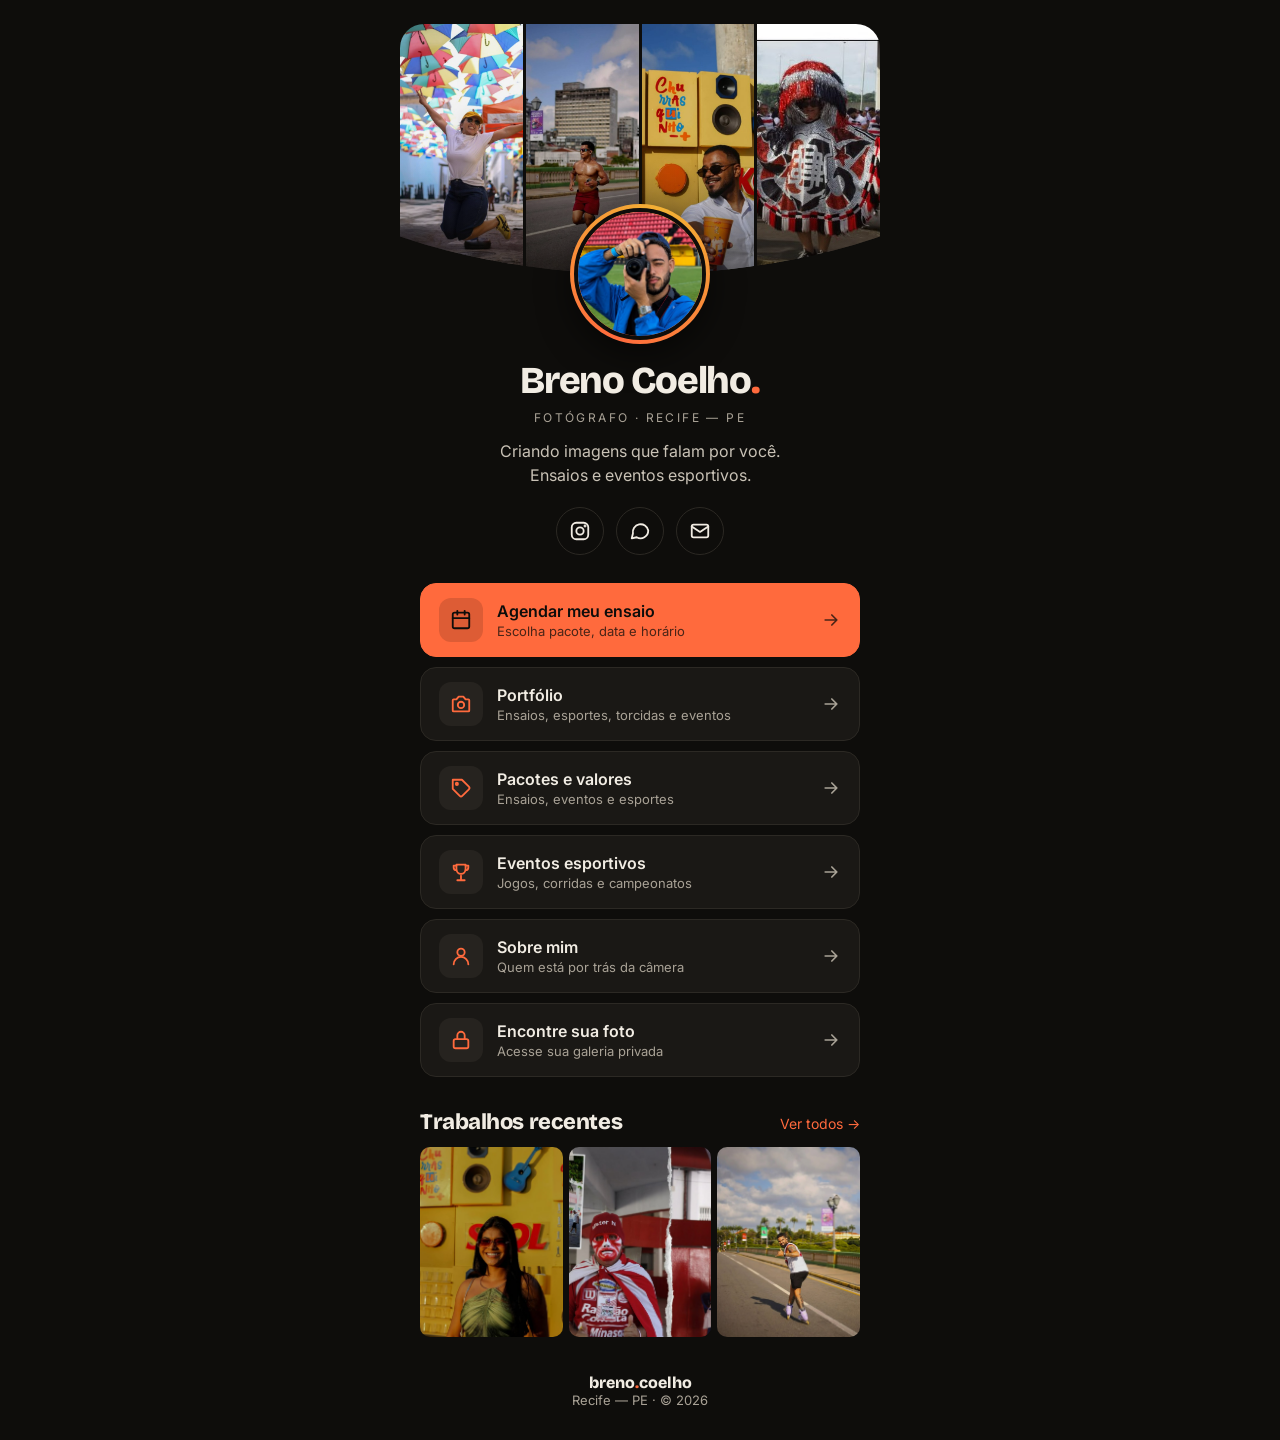
==== commit 33069e28: "Separa o site por links e adiciona agendamento" ====
--- a/index.html
+++ b/index.html
@@ -2,295 +2,160 @@
 <html lang="pt-BR">
 <head>
 <meta charset="utf-8">
-<meta name="viewport" content="width=device-width, initial-scale=1">
-<title>Breno Coelho — Fotógrafo em Recife</title>
-<meta name="description" content="Breno Coelho, fotógrafo em Recife/PE. Ensaios e eventos esportivos com olhar jovem e direção leve. Agende pelo WhatsApp.">
-<meta property="og:title" content="Breno Coelho — Fotógrafo em Recife">
-<meta property="og:description" content="Imagens que falam por você. Ensaios e eventos esportivos em Recife/PE.">
+<meta name="viewport" content="width=device-width, initial-scale=1, viewport-fit=cover">
+<title>Breno Coelho · Fotógrafo em Recife</title>
+<meta name="description" content="Breno Coelho, fotógrafo em Recife/PE. Ensaios e eventos esportivos. Agende seu ensaio, veja o portfólio e acesse sua galeria.">
+<meta property="og:title" content="Breno Coelho · Fotógrafo">
+<meta property="og:description" content="Criando imagens que falam por você. Ensaios e eventos esportivos em Recife/PE.">
 <meta property="og:image" content="img/breno.jpg">
 <meta name="theme-color" content="#0E0D0B">
 <link rel="preconnect" href="https://fonts.googleapis.com">
 <link rel="preconnect" href="https://fonts.gstatic.com" crossorigin>
-<link href="https://fonts.googleapis.com/css2?family=Bricolage+Grotesque:opsz,wght@12..96,400;12..96,600;12..96,800&family=Inter:wght@400;500;600&display=swap" rel="stylesheet">
-<link rel="stylesheet" href="style.css">
+<link href="https://fonts.googleapis.com/css2?family=Bricolage+Grotesque:opsz,wght@12..96,600;12..96,800&family=Inter:wght@400;500;600&display=swap" rel="stylesheet">
+<style>
+:root{--bg:#0E0D0B;--surface:#1A1815;--line:#2C2924;--text:#F1ECE3;--soft:#C9C2B6;--muted:#A9A296;--acc:#FF6A3D;--wa:#25D366}
+*{box-sizing:border-box}
+html,body{margin:0;background:var(--bg);color:var(--text);font-family:Inter,system-ui,sans-serif;-webkit-font-smoothing:antialiased}
+a{color:inherit;text-decoration:none}
+:focus-visible{outline:2px solid var(--acc);outline-offset:3px}
+.page{max-width:480px;margin:0 auto;min-height:100vh;display:flex;flex-direction:column;padding-bottom:calc(32px + env(safe-area-inset-bottom))}
+
+/* Capa com fotos */
+.cover{position:relative;height:250px;display:grid;grid-template-columns:1.1fr 1fr 1fr 1.1fr;gap:3px;overflow:hidden;clip-path:ellipse(95% 100% at 50% 0)}
+.cover img{width:100%;height:100%;object-fit:cover;display:block;animation:zoom 14s ease-in-out infinite alternate}
+.cover img:nth-child(2){animation-delay:-4s}.cover img:nth-child(3){animation-delay:-8s}.cover img:nth-child(4){animation-delay:-2s}
+.cover::after{content:"";position:absolute;inset:0;background:linear-gradient(to bottom,rgba(14,13,11,0) 55%,rgba(14,13,11,.55))}
+@keyframes zoom{to{transform:scale(1.08)}}
+
+/* Perfil */
+.profile{display:flex;flex-direction:column;align-items:center;text-align:center;padding:0 24px;margin-top:-70px;position:relative;z-index:2}
+.avatar{width:140px;height:140px;border-radius:50%;padding:4px;background:conic-gradient(from 200deg,var(--acc),#F2B134,var(--acc));box-shadow:0 12px 32px rgba(0,0,0,.5)}
+.avatar img{width:100%;height:100%;border-radius:50%;object-fit:cover;border:4px solid var(--bg);display:block}
+.name{margin:18px 0 0;font-family:'Bricolage Grotesque',sans-serif;font-weight:800;font-size:38px;line-height:1;letter-spacing:-.03em}
+.name span{color:var(--acc)}
+.role{margin:10px 0 0;font-size:12px;letter-spacing:.2em;text-transform:uppercase;color:var(--muted)}
+.bio{margin:14px 0 0;font-size:16px;color:var(--soft);max-width:320px;line-height:1.5}
+.socials{display:flex;gap:12px;margin-top:20px}
+.socials a{width:48px;height:48px;border-radius:50%;border:1px solid var(--line);display:flex;align-items:center;justify-content:center;transition:background .2s,border-color .2s,color .2s}
+.socials a:hover{border-color:var(--acc);color:var(--acc)}
+
+/* Links */
+.links{display:flex;flex-direction:column;gap:10px;padding:28px 20px 0}
+.link{display:flex;align-items:center;gap:14px;min-height:72px;padding:14px 18px;border-radius:16px;background:var(--surface);border:1px solid var(--line);transition:transform .2s,border-color .2s,background .2s}
+.link:hover{transform:translateY(-2px);border-color:var(--acc)}
+.link:active{transform:scale(.99)}
+.link .ico{flex-shrink:0;width:44px;height:44px;border-radius:12px;display:flex;align-items:center;justify-content:center;background:#26231F;color:var(--acc)}
+.link .txt{flex:1;min-width:0;display:flex;flex-direction:column;gap:2px}
+.link strong{font-size:16px;font-weight:600}
+.link small{font-size:13px;color:var(--muted)}
+.link .arrow{flex-shrink:0;color:var(--muted);transition:transform .2s}
+.link:hover .arrow{transform:translateX(3px);color:var(--acc)}
+.link.primary{background:var(--acc);border-color:var(--acc);color:var(--bg)}
+.link.primary .ico{background:rgba(14,13,11,.14);color:var(--bg)}
+.link.primary small,.link.primary .arrow{color:rgba(14,13,11,.75)}
+.link.primary:hover .arrow{color:var(--bg)}
+
+/* Trabalhos */
+.recent{padding:32px 20px 0}
+.recent-head{display:flex;justify-content:space-between;align-items:baseline;margin-bottom:12px}
+.recent-head h2{margin:0;font-family:'Bricolage Grotesque',sans-serif;font-weight:800;font-size:22px;letter-spacing:-.02em}
+.recent-head a{font-size:14px;color:var(--acc)}
+.thumbs{display:grid;grid-template-columns:repeat(3,minmax(0,1fr));gap:6px}
+.thumbs a{aspect-ratio:3/4;border-radius:10px;overflow:hidden;background:var(--surface)}
+.thumbs img{width:100%;height:100%;object-fit:cover;display:block;transition:transform .5s}
+.thumbs a:hover img{transform:scale(1.05)}
+
+.foot{margin-top:auto;padding:36px 20px 0;text-align:center;font-size:13px;color:var(--muted)}
+.foot b{font-family:'Bricolage Grotesque',sans-serif;font-weight:800;color:var(--text);font-size:16px}
+.foot b span{color:var(--acc)}
+
+/* Entrada */
+.fade{opacity:0;transform:translateY(12px);animation:in .6s cubic-bezier(.2,.7,.2,1) forwards}
+@keyframes in{to{opacity:1;transform:none}}
+@media (prefers-reduced-motion:reduce){.fade{animation:none;opacity:1;transform:none}.cover img{animation:none}}
+@media (min-width:600px){.page{padding-top:24px}.cover{border-radius:24px 24px 0 0}}
+</style>
 </head>
 <body>
+<main class="page">
+  <div class="cover" aria-hidden="true">
+    <img src="img/sombrinhas.jpg" alt="">
+    <img src="img/corrida.jpg" alt="" style="object-position:center 55%">
+    <img src="img/retrato.jpg" alt="" style="object-position:center 35%">
+    <img src="img/torcida-fantasia.jpg" alt="">
+  </div>
 
-<header class="topbar">
-  <nav class="nav wrap" aria-label="Principal">
-    <a href="#inicio" class="logo">breno<span class="acc">.</span>coelho</a>
-    <div class="nav-links">
-      <a href="#portfolio" class="hide-sm">Portfólio</a>
-      <a href="#sobre" class="hide-sm">Sobre</a>
-      <a href="#pacotes" class="hide-sm">Pacotes</a>
-      <a href="#duvidas" class="hide-sm">Dúvidas</a>
-      <a href="#cliente" class="hide-sm">Área do cliente</a>
-      <a href="#contato" class="btn btn-acc btn-sm">Agendar ensaio</a>
-      <button type="button" class="menu-btn show-sm" id="menuBtn" aria-expanded="false" aria-controls="mobileMenu" aria-label="Abrir menu">
-        <svg aria-hidden="true" width="20" height="20" viewBox="0 0 24 24" fill="none" stroke="currentColor" stroke-width="2" stroke-linecap="round"><path d="M4 7h16M4 12h16M4 17h16"/></svg>
-      </button>
+  <section class="profile">
+    <div class="avatar fade"><img src="img/breno.jpg" alt="Breno Coelho com sua câmera"></div>
+    <h1 class="name fade" style="animation-delay:.08s">Breno Coelho<span>.</span></h1>
+    <p class="role fade" style="animation-delay:.14s">Fotógrafo · Recife — PE</p>
+    <p class="bio fade" style="animation-delay:.2s">Criando imagens que falam por você. Ensaios e eventos esportivos.</p>
+    <div class="socials fade" style="animation-delay:.26s">
+      <a href="https://www.instagram.com/brenocoelhphoto/" target="_blank" rel="noopener" aria-label="Instagram">
+        <svg aria-hidden="true" width="22" height="22" viewBox="0 0 24 24" fill="none" stroke="currentColor" stroke-width="2" stroke-linecap="round" stroke-linejoin="round"><rect x="3" y="3" width="18" height="18" rx="5"/><circle cx="12" cy="12" r="4"/><circle cx="17.5" cy="6.5" r="0.6"/></svg>
+      </a>
+      <a href="#" class="js-wa" data-msg="Oi, Breno! Vim pelo seu link." aria-label="WhatsApp">
+        <svg aria-hidden="true" width="22" height="22" viewBox="0 0 24 24" fill="none" stroke="currentColor" stroke-width="2" stroke-linecap="round" stroke-linejoin="round"><path d="M21 11.5a8.4 8.4 0 0 1-12.6 7.3L3 20l1.3-5.2A8.4 8.4 0 1 1 21 11.5z"/></svg>
+      </a>
+      <a href="agendar.html" aria-label="Agendar">
+        <svg aria-hidden="true" width="22" height="22" viewBox="0 0 24 24" fill="none" stroke="currentColor" stroke-width="2" stroke-linecap="round" stroke-linejoin="round"><rect x="3" y="5" width="18" height="14" rx="2"/><path d="m3 7 9 6 9-6"/></svg>
+      </a>
     </div>
+  </section>
+
+  <nav class="links" aria-label="Links">
+    <a href="agendar.html" class="link primary fade" style="animation-delay:.32s">
+      <span class="ico"><svg aria-hidden="true" width="22" height="22" viewBox="0 0 24 24" fill="none" stroke="currentColor" stroke-width="2" stroke-linecap="round" stroke-linejoin="round"><rect x="3" y="4" width="18" height="17" rx="2"/><path d="M16 2v4M8 2v4M3 10h18"/></svg></span>
+      <span class="txt"><strong>Agendar meu ensaio</strong><small>Escolha pacote, data e horário</small></span>
+      <svg class="arrow" aria-hidden="true" width="20" height="20" viewBox="0 0 24 24" fill="none" stroke="currentColor" stroke-width="2" stroke-linecap="round" stroke-linejoin="round"><path d="M5 12h14M13 6l6 6-6 6"/></svg>
+    </a>
+    <a href="portfolio.html" class="link fade" style="animation-delay:.38s">
+      <span class="ico"><svg aria-hidden="true" width="22" height="22" viewBox="0 0 24 24" fill="none" stroke="currentColor" stroke-width="2" stroke-linecap="round" stroke-linejoin="round"><path d="M14.5 4h-5L7 7H4a1 1 0 0 0-1 1v11a1 1 0 0 0 1 1h16a1 1 0 0 0 1-1V8a1 1 0 0 0-1-1h-3z"/><circle cx="12" cy="13" r="3.5"/></svg></span>
+      <span class="txt"><strong>Portfólio</strong><small>Ensaios, esportes, torcidas e eventos</small></span>
+      <svg class="arrow" aria-hidden="true" width="20" height="20" viewBox="0 0 24 24" fill="none" stroke="currentColor" stroke-width="2" stroke-linecap="round" stroke-linejoin="round"><path d="M5 12h14M13 6l6 6-6 6"/></svg>
+    </a>
+    <a href="pacotes.html" class="link fade" style="animation-delay:.44s">
+      <span class="ico"><svg aria-hidden="true" width="22" height="22" viewBox="0 0 24 24" fill="none" stroke="currentColor" stroke-width="2" stroke-linecap="round" stroke-linejoin="round"><path d="M20.6 13.4 13.4 20.6a2 2 0 0 1-2.8 0L3 13V3h10l7.6 7.6a2 2 0 0 1 0 2.8z"/><circle cx="7.5" cy="7.5" r="1.2"/></svg></span>
+      <span class="txt"><strong>Pacotes e valores</strong><small>Ensaios, eventos e esportes</small></span>
+      <svg class="arrow" aria-hidden="true" width="20" height="20" viewBox="0 0 24 24" fill="none" stroke="currentColor" stroke-width="2" stroke-linecap="round" stroke-linejoin="round"><path d="M5 12h14M13 6l6 6-6 6"/></svg>
+    </a>
+    <a href="pacotes.html#esportivos" class="link fade" style="animation-delay:.5s">
+      <span class="ico"><svg aria-hidden="true" width="22" height="22" viewBox="0 0 24 24" fill="none" stroke="currentColor" stroke-width="2" stroke-linecap="round" stroke-linejoin="round"><path d="M8 21h8M12 16v5M7 4h10v5a5 5 0 0 1-10 0z"/><path d="M17 5h3v2a3 3 0 0 1-3 3M7 5H4v2a3 3 0 0 0 3 3"/></svg></span>
+      <span class="txt"><strong>Eventos esportivos</strong><small>Jogos, corridas e campeonatos</small></span>
+      <svg class="arrow" aria-hidden="true" width="20" height="20" viewBox="0 0 24 24" fill="none" stroke="currentColor" stroke-width="2" stroke-linecap="round" stroke-linejoin="round"><path d="M5 12h14M13 6l6 6-6 6"/></svg>
+    </a>
+    <a href="sobre.html" class="link fade" style="animation-delay:.56s">
+      <span class="ico"><svg aria-hidden="true" width="22" height="22" viewBox="0 0 24 24" fill="none" stroke="currentColor" stroke-width="2" stroke-linecap="round" stroke-linejoin="round"><circle cx="12" cy="8" r="4"/><path d="M4 21a8 8 0 0 1 16 0"/></svg></span>
+      <span class="txt"><strong>Sobre mim</strong><small>Quem está por trás da câmera</small></span>
+      <svg class="arrow" aria-hidden="true" width="20" height="20" viewBox="0 0 24 24" fill="none" stroke="currentColor" stroke-width="2" stroke-linecap="round" stroke-linejoin="round"><path d="M5 12h14M13 6l6 6-6 6"/></svg>
+    </a>
+    <a href="cliente.html" class="link fade" style="animation-delay:.62s">
+      <span class="ico"><svg aria-hidden="true" width="22" height="22" viewBox="0 0 24 24" fill="none" stroke="currentColor" stroke-width="2" stroke-linecap="round" stroke-linejoin="round"><rect x="4" y="11" width="16" height="10" rx="2"/><path d="M8 11V7a4 4 0 0 1 8 0v4"/></svg></span>
+      <span class="txt"><strong>Encontre sua foto</strong><small>Acesse sua galeria privada</small></span>
+      <svg class="arrow" aria-hidden="true" width="20" height="20" viewBox="0 0 24 24" fill="none" stroke="currentColor" stroke-width="2" stroke-linecap="round" stroke-linejoin="round"><path d="M5 12h14M13 6l6 6-6 6"/></svg>
+    </a>
   </nav>
-  <div class="mobile-menu" id="mobileMenu" hidden>
-    <a href="#portfolio">Portfólio</a>
-    <a href="#sobre">Sobre</a>
-    <a href="#pacotes">Pacotes</a>
-    <a href="#duvidas">Dúvidas</a>
-    <a href="#cliente">Área do cliente</a>
-  </div>
-</header>
 
-<main>
-<!-- HERO -->
-<section id="inicio" class="hero wrap">
-  <div class="hero-text">
-    <p class="eyebrow muted">Fotógrafo · Recife, Pernambuco</p>
-    <h1 class="display">Imagens que falam por <span class="acc">você</span>.</h1>
-    <p class="lead">Sou o Breno Coelho, fotógrafo de Recife. Faço ensaios e eventos esportivos com olhar jovem e direção leve — da rua ao campo, pra você se ver nas fotos do jeito que é.</p>
-    <div class="row">
-      <a href="#contato" class="btn btn-acc">Quero meu ensaio</a>
-      <a href="#portfolio" class="btn btn-ghost">Ver portfólio</a>
+  <section class="recent fade" style="animation-delay:.68s" aria-labelledby="recentes">
+    <div class="recent-head"><h2 id="recentes">Trabalhos recentes</h2><a href="portfolio.html">Ver todos →</a></div>
+    <div class="thumbs">
+      <a href="portfolio.html" aria-label="Ver ensaio no paredão no portfólio"><img src="img/skol.jpg" alt="Ensaio no paredão" loading="lazy"></a>
+      <a href="portfolio.html" aria-label="Ver foto de torcida no portfólio"><img src="img/mister-n.jpg" alt="Torcedor símbolo" loading="lazy"></a>
+      <a href="portfolio.html" aria-label="Ver foto de patins no portfólio"><img src="img/patins.jpg" alt="Patins no centro" loading="lazy"></a>
     </div>
-  </div>
-  <div class="hero-grid">
-    <div class="tile tall"><img src="img/sombrinhas.jpg" alt="Mulher pulando de braços abertos sob sombrinhas coloridas no Recife Antigo"></div>
-    <div class="tile"><img src="img/retrato.jpg" alt="Homem sorrindo com copo diante de parede amarela com caixas de som" style="object-position:center 35%"></div>
-    <div class="tile"><img src="img/corrida.jpg" alt="Mulher correndo em calçadão à beira do rio" style="object-position:center 40%"></div>
-  </div>
-</section>
+  </section>
 
-<div class="strip" aria-hidden="true">
-  <div class="strip-track">
-    <span>Ensaios <i>✶</i> Eventos esportivos <i>✶</i> Futebol <i>✶</i> Corridas <i>✶</i> Aniversários <i>✶</i> Formaturas <i>✶</i> Recife <i>✶</i> Olinda <i>✶</i>&nbsp;</span>
-    <span>Ensaios <i>✶</i> Eventos esportivos <i>✶</i> Futebol <i>✶</i> Corridas <i>✶</i> Aniversários <i>✶</i> Formaturas <i>✶</i> Recife <i>✶</i> Olinda <i>✶</i>&nbsp;</span>
-  </div>
-</div>
-
-<!-- PORTFÓLIO -->
-<section id="portfolio" class="section wrap">
-  <div class="section-head">
-    <div>
-      <p class="eyebrow acc">01 — Portfólio</p>
-      <h2 class="h2">Trabalhos recentes</h2>
-    </div>
-    <div class="filters" role="group" aria-label="Filtrar portfólio">
-      <button type="button" class="chip is-on" data-filter="todos" aria-pressed="true">Todos</button>
-      <button type="button" class="chip" data-filter="ensaios" aria-pressed="false">Ensaios</button>
-      <button type="button" class="chip" data-filter="esportes" aria-pressed="false">Esportes</button>
-      <button type="button" class="chip" data-filter="eventos" aria-pressed="false">Eventos</button>
-    </div>
-  </div>
-  <div class="gallery" id="gallery">
-    <figure class="shot" data-cat="ensaios" data-title="Ensaio sob as sombrinhas" data-place="Recife Antigo">
-      <button type="button" class="thumb" aria-label="Ampliar foto: Ensaio sob as sombrinhas"><img src="img/sombrinhas.jpg" alt="Mulher pulando de braços abertos sob sombrinhas coloridas" loading="lazy"></button>
-      <span class="badge">Ensaios</span>
-      <figcaption><span>Ensaio sob as sombrinhas</span><span class="muted">Recife Antigo</span></figcaption>
-    </figure>
-    <figure class="shot" data-cat="esportes" data-title="Corrida" data-place="Recife">
-      <button type="button" class="thumb" aria-label="Ampliar foto: Corrida"><img src="img/corrida.jpg" alt="Mulher correndo em calçadão à beira do rio" loading="lazy"></button>
-      <span class="badge">Esportes</span>
-      <figcaption><span>Corrida</span><span class="muted">Recife</span></figcaption>
-    </figure>
-    <figure class="shot" data-cat="ensaios" data-title="Retrato" data-place="Recife">
-      <button type="button" class="thumb" aria-label="Ampliar foto: Retrato"><img src="img/retrato.jpg" alt="Homem sorrindo com copo diante de parede amarela com caixas de som" loading="lazy"></button>
-      <span class="badge">Ensaios</span>
-      <figcaption><span>Retrato</span><span class="muted">Recife</span></figcaption>
-    </figure>
-    <figure class="shot" data-cat="esportes" data-title="Pequeno torcedor" data-place="Estádio">
-      <button type="button" class="thumb" aria-label="Ampliar foto: Pequeno torcedor"><img src="img/torcedor.jpg" alt="Criança de boné vermelho agachada na quadra" loading="lazy"></button>
-      <span class="badge">Esportes</span>
-      <figcaption><span>Pequeno torcedor</span><span class="muted">Estádio</span></figcaption>
-    </figure>
-    <figure class="shot" data-cat="eventos" data-title="Aniversário tricolor" data-place="Recife">
-      <button type="button" class="thumb" aria-label="Ampliar foto: Aniversário tricolor"><img src="img/aniversario.jpg" alt="Grupo com camisas de time segurando balão de número 8" loading="lazy"></button>
-      <span class="badge">Eventos</span>
-      <figcaption><span>Aniversário tricolor</span><span class="muted">Recife</span></figcaption>
-    </figure>
-    <a href="https://www.instagram.com/brenocoelhphoto/" target="_blank" rel="noopener" class="ig-card">
-      <svg aria-hidden="true" width="40" height="40" viewBox="0 0 24 24" fill="none" stroke="currentColor" stroke-width="1.8" stroke-linecap="round" stroke-linejoin="round" class="acc"><rect x="3" y="3" width="18" height="18" rx="5"/><circle cx="12" cy="12" r="4"/><circle cx="17.5" cy="6.5" r="0.6"/></svg>
-      <strong>Veja mais no Instagram</strong>
-      <span class="muted">@brenocoelhphoto →</span>
-    </a>
-  </div>
-</section>
-
-<!-- SOBRE -->
-<section id="sobre" class="about">
-  <div class="wrap about-inner">
-    <div class="about-photo"><img src="img/breno.jpg" alt="Breno Coelho fotografando com sua câmera no gramado de um estádio" loading="lazy"></div>
-    <div class="about-text">
-      <p class="eyebrow" style="color:#A63A16">02 — Sobre</p>
-      <h2 class="h2">Prazer, eu sou o Breno.</h2>
-      <p>Tenho 22 anos, sou pernambucano e fotografo desde [ANO]. Do gramado do estádio às ruas coloridas do Recife Antigo, meu trabalho é criar imagens que falam por você: luz natural, gente à vontade e fotos que parecem a sua vida — não uma pose.</p>
-      <p>[Conte em 2–3 frases como começou na fotografia e por que curte fotografar esporte e gente.]</p>
-      <div class="stats">
-        <div><strong>[00]+</strong><span>ensaios feitos</span></div>
-        <div><strong>[00]</strong><span>eventos cobertos</span></div>
-        <div><strong>[0] dias</strong><span>prazo médio de entrega</span></div>
-      </div>
-    </div>
-  </div>
-</section>
-
-<!-- COMO FUNCIONA -->
-<section class="section wrap">
-  <p class="eyebrow acc">03 — Como funciona</p>
-  <h2 class="h2">Do primeiro oi à galeria</h2>
-  <ol class="steps">
-    <li><span class="step-n">01</span><strong>Conversa</strong><span class="muted">Você me chama, me conta a ideia e a gente alinha estilo, local e data.</span></li>
-    <li><span class="step-n">02</span><strong>Planejamento</strong><span class="muted">Envio sugestões de roupa, horário de melhor luz e referências pro ensaio.</span></li>
-    <li><span class="step-n">03</span><strong>Dia das fotos</strong><span class="muted">Direção leve e descontraída — você não precisa saber posar.</span></li>
-    <li><span class="step-n">04</span><strong>Galeria online</strong><span class="muted">Fotos editadas numa galeria privada, prontas pra baixar e postar.</span></li>
-  </ol>
-</section>
-
-<!-- PACOTES -->
-<section id="pacotes" class="section wrap">
-  <div class="section-head">
-    <div>
-      <p class="eyebrow acc">04 — Pacotes</p>
-      <h2 class="h2">Escolha o seu</h2>
-    </div>
-    <p class="muted" style="max-width:380px;margin:0">Valores de referência. Pacotes personalizados para eventos e times sob orçamento.</p>
-  </div>
-  <div class="packages">
-    <article class="pkg featured">
-      <div class="pkg-top"><h3>Ensaio individual</h3><span class="tag">Mais pedido</span></div>
-      <p class="muted">Retratos, aniversário, formatura ou pra renovar o feed.</p>
-      <p class="price">[R$ 000]</p>
-      <ul><li>[1h] de ensaio</li><li>1 local em Recife ou Olinda</li><li>[20] fotos editadas</li><li>Galeria online privada</li></ul>
-      <a href="#contato" class="btn btn-acc" data-service="Ensaio individual">Quero esse</a>
-    </article>
-    <article class="pkg">
-      <div class="pkg-top"><h3>Casal ou família</h3></div>
-      <p class="muted">Namoro, pré-wedding, gestante ou família reunida.</p>
-      <p class="price">[R$ 000]</p>
-      <ul><li>[2h] de ensaio</li><li>Até 2 locais</li><li>[40] fotos editadas</li><li>Prévia em [48h]</li></ul>
-      <a href="#contato" class="btn btn-ghost" data-service="Casal ou família">Quero esse</a>
-    </article>
-    <article class="pkg">
-      <div class="pkg-top"><h3>Eventos esportivos</h3></div>
-      <p class="muted">Jogos, corridas, campeonatos e bastidores de times e atletas.</p>
-      <p class="price">Sob orçamento</p>
-      <ul><li>Cobertura do jogo ou da prova</li><li>Fotos de ação e de torcida</li><li>Entrega rápida pras redes</li><li>Pacotes para atletas e times</li></ul>
-      <a href="#contato" class="btn btn-ghost" data-service="Eventos esportivos">Quero esse</a>
-    </article>
-    <article class="pkg">
-      <div class="pkg-top"><h3>Eventos</h3></div>
-      <p class="muted">Aniversários, 15 anos, formaturas e festas.</p>
-      <p class="price">a partir de [R$ 000]</p>
-      <ul><li>Cobertura por hora</li><li>Todas as fotos tratadas</li><li>Entrega em [00] dias</li><li>Galeria pra convidados</li></ul>
-      <a href="#contato" class="btn btn-ghost" data-service="Eventos">Quero esse</a>
-    </article>
-  </div>
-</section>
-
-<!-- DEPOIMENTOS -->
-<section class="wrap quotes">
-  <blockquote><p>“[Depoimento real de um cliente — peça permissão para publicar.]”</p><footer>[Nome do cliente] · [tipo de ensaio]</footer></blockquote>
-  <blockquote><p>“[Depoimento real de um cliente.]”</p><footer>[Nome do cliente] · [tipo de ensaio]</footer></blockquote>
-  <blockquote><p>“[Depoimento real de um cliente.]”</p><footer>[Nome do cliente] · [tipo de ensaio]</footer></blockquote>
-</section>
-
-<!-- FAQ -->
-<section id="duvidas" class="section wrap narrow">
-  <p class="eyebrow acc">05 — Dúvidas</p>
-  <h2 class="h2">Perguntas frequentes</h2>
-  <div class="faq">
-    <details open><summary>Nunca fiz ensaio e não sei posar. E agora?</summary><p>Relaxa — a maioria dos meus clientes também não sabia. Eu vou te guiando o tempo todo, com direção simples e clima leve.</p></details>
-    <details><summary>Em quanto tempo recebo as fotos?</summary><p>Ensaios em até [00] dias e eventos em até [00] dias, numa galeria online privada. Uma prévia chega antes.</p></details>
-    <details><summary>Você atende fora de Recife?</summary><p>Sim! Olinda, Região Metropolitana e litoral (Porto de Galinhas, Carneiros…). Para outras cidades, a taxa de deslocamento é combinada no orçamento.</p></details>
-    <details><summary>Como faço pra reservar a data?</summary><p>A data é garantida com um sinal de [00]% via Pix, e o restante é pago no dia do ensaio ou evento.</p></details>
-    <details><summary>E se chover no dia?</summary><p>A gente remarca sem custo para outra data disponível, ou adapta para um local coberto se você preferir.</p></details>
-    <details><summary>Quais formas de pagamento você aceita?</summary><p>Pix, transferência e cartão [em até 0x]. Tudo fica registrado num contrato simples enviado antes do ensaio.</p></details>
-    <details><summary>Posso pedir as fotos sem edição?</summary><p>Entrego apenas as fotos selecionadas e tratadas — é o que garante a qualidade do trabalho. Fotos extras podem ser adicionadas ao pacote.</p></details>
-  </div>
-</section>
-
-<!-- ÁREA DO CLIENTE -->
-<section id="cliente" class="wrap" style="padding-bottom:96px">
-  <div class="client">
-    <div>
-      <p class="eyebrow" style="font-weight:600">Área do cliente</p>
-      <h2 class="h3">Já fez seu ensaio? Suas fotos estão aqui.</h2>
-      <p>Acesse sua galeria privada com o código que você recebeu, baixe em alta resolução e escolha suas favoritas.</p>
-    </div>
-    <a href="#" class="btn btn-dark" id="galleryLink">
-      <svg aria-hidden="true" width="20" height="20" viewBox="0 0 24 24" fill="none" stroke="currentColor" stroke-width="2" stroke-linecap="round" stroke-linejoin="round"><rect x="4" y="11" width="16" height="10" rx="2"/><path d="M8 11V7a4 4 0 0 1 8 0v4"/></svg>
-      Acessar minha galeria
-    </a>
-  </div>
-</section>
-
-<!-- CONTATO -->
-<section id="contato" class="contact">
-  <div class="wrap contact-inner">
-    <div class="contact-text">
-      <p class="eyebrow acc">06 — Contato</p>
-      <h2 class="display" style="font-size:clamp(40px,5.6vw,80px)">Bora marcar?</h2>
-      <p class="lead">Me conta o que você imagina e eu respondo em até 24h com disponibilidade e orçamento. Se preferir, chama direto no WhatsApp.</p>
-      <div class="contact-links">
-        <a href="#" class="btn btn-wa js-wa">
-          <svg aria-hidden="true" width="20" height="20" viewBox="0 0 24 24" fill="none" stroke="currentColor" stroke-width="2" stroke-linecap="round" stroke-linejoin="round"><path d="M21 11.5a8.4 8.4 0 0 1-12.6 7.3L3 20l1.3-5.2A8.4 8.4 0 1 1 21 11.5z"/></svg>
-          Chamar no WhatsApp
-        </a>
-        <a href="https://www.instagram.com/brenocoelhphoto/" target="_blank" rel="noopener" class="icon-link">
-          <svg aria-hidden="true" width="20" height="20" viewBox="0 0 24 24" fill="none" stroke="currentColor" stroke-width="2" stroke-linecap="round" stroke-linejoin="round"><rect x="3" y="3" width="18" height="18" rx="5"/><circle cx="12" cy="12" r="4"/><circle cx="17.5" cy="6.5" r="0.6"/></svg>
-          @brenocoelhphoto
-        </a>
-        <a href="mailto:[email]" class="icon-link">
-          <svg aria-hidden="true" width="20" height="20" viewBox="0 0 24 24" fill="none" stroke="currentColor" stroke-width="2" stroke-linecap="round" stroke-linejoin="round"><rect x="3" y="5" width="18" height="14" rx="2"/><path d="m3 7 9 6 9-6"/></svg>
-          [seu e-mail]
-        </a>
-      </div>
-    </div>
-
-    <div class="contact-form">
-      <form id="quoteForm" novalidate>
-        <div class="field span2"><label for="f-nome">Seu nome</label><input id="f-nome" name="nome" required type="text" autocomplete="name" placeholder="Como você se chama?"></div>
-        <div class="field"><label for="f-whats">WhatsApp</label><input id="f-whats" name="whats" required type="tel" autocomplete="tel" placeholder="(81) 9 0000-0000"></div>
-        <div class="field"><label for="f-data">Data desejada</label><input id="f-data" name="data" type="date"></div>
-        <div class="field span2"><label for="f-tipo">Tipo de trabalho</label>
-          <select id="f-tipo" name="tipo">
-            <option>Ensaio individual</option><option>Casal ou família</option><option>Eventos esportivos</option><option>Eventos</option><option>Outro</option>
-          </select>
-        </div>
-        <div class="field span2"><label for="f-msg">Conta um pouco da sua ideia</label><textarea id="f-msg" name="msg" rows="4" placeholder="Local, quantas pessoas, estilo que você curte…"></textarea></div>
-        <p class="form-error span2" id="formError" role="alert" hidden>Preencha seu nome e WhatsApp pra continuar.</p>
-        <button type="submit" class="btn btn-acc span2">Pedir orçamento</button>
-        <p class="small muted span2">Seu pedido vira uma mensagem pronta no WhatsApp do Breno. Seus dados são usados só para responder seu orçamento.</p>
-      </form>
-      <div class="sent" id="sentBox" role="status" hidden>
-        <span class="sent-title">Quase lá!</span>
-        <p>Sua mensagem para <strong id="sentService">—</strong> está pronta. É só tocar no botão e enviar — o Breno responde em até 24h com datas e valores.</p>
-        <a href="#" target="_blank" rel="noopener" class="btn btn-wa" id="sentWa">Enviar no WhatsApp</a>
-        <button type="button" class="btn btn-ghost" id="resetForm">Enviar outro pedido</button>
-      </div>
-    </div>
-  </div>
-</section>
+  <footer class="foot"><b>breno<span>.</span>coelho</b><br>Recife — PE · © <span id="year">2026</span></footer>
 </main>
 
-<footer class="footer wrap">
-  <span class="logo" style="font-size:20px">breno<span class="acc">.</span>coelho</span>
-  <span>Recife — PE · Ensaios e eventos esportivos</span>
-  <span>© <span id="year">2026</span> Breno Coelho. Todos os direitos reservados.</span>
-</footer>
-
-<a href="#" class="wa-float js-wa" aria-label="Falar com o Breno no WhatsApp">
-  <svg aria-hidden="true" width="28" height="28" viewBox="0 0 24 24" fill="none" stroke="currentColor" stroke-width="2" stroke-linecap="round" stroke-linejoin="round"><path d="M21 11.5a8.4 8.4 0 0 1-12.6 7.3L3 20l1.3-5.2A8.4 8.4 0 1 1 21 11.5z"/></svg>
-</a>
-
-<div class="lightbox" id="lightbox" role="dialog" aria-modal="true" aria-label="Foto ampliada" hidden>
-  <button type="button" class="lb-btn lb-close" id="lbClose" aria-label="Fechar"><svg aria-hidden="true" width="20" height="20" viewBox="0 0 24 24" fill="none" stroke="currentColor" stroke-width="2" stroke-linecap="round"><path d="M6 6l12 12M18 6 6 18"/></svg></button>
-  <div class="lb-row">
-    <button type="button" class="lb-btn" id="lbPrev" aria-label="Foto anterior"><svg aria-hidden="true" width="20" height="20" viewBox="0 0 24 24" fill="none" stroke="currentColor" stroke-width="2" stroke-linecap="round" stroke-linejoin="round"><path d="m15 18-6-6 6-6"/></svg></button>
-    <img id="lbImg" src="" alt="">
-    <button type="button" class="lb-btn" id="lbNext" aria-label="Próxima foto"><svg aria-hidden="true" width="20" height="20" viewBox="0 0 24 24" fill="none" stroke="currentColor" stroke-width="2" stroke-linecap="round" stroke-linejoin="round"><path d="m9 18 6-6-6-6"/></svg></button>
-  </div>
-  <p class="lb-caption" id="lbCaption"></p>
-</div>
-
-<script src="script.js"></script>
+<script>
+  // Mesmo número/link do script.js
+  const WHATSAPP = '558189085099';
+  document.querySelectorAll('.js-wa').forEach((a) => {
+    a.href = 'https://wa.me/' + WHATSAPP + '?text=' + encodeURIComponent(a.dataset.msg || 'Oi, Breno!');
+    a.target = '_blank'; a.rel = 'noopener';
+  });
+  document.getElementById('year').textContent = new Date().getFullYear();
+</script>
 </body>
 </html>
